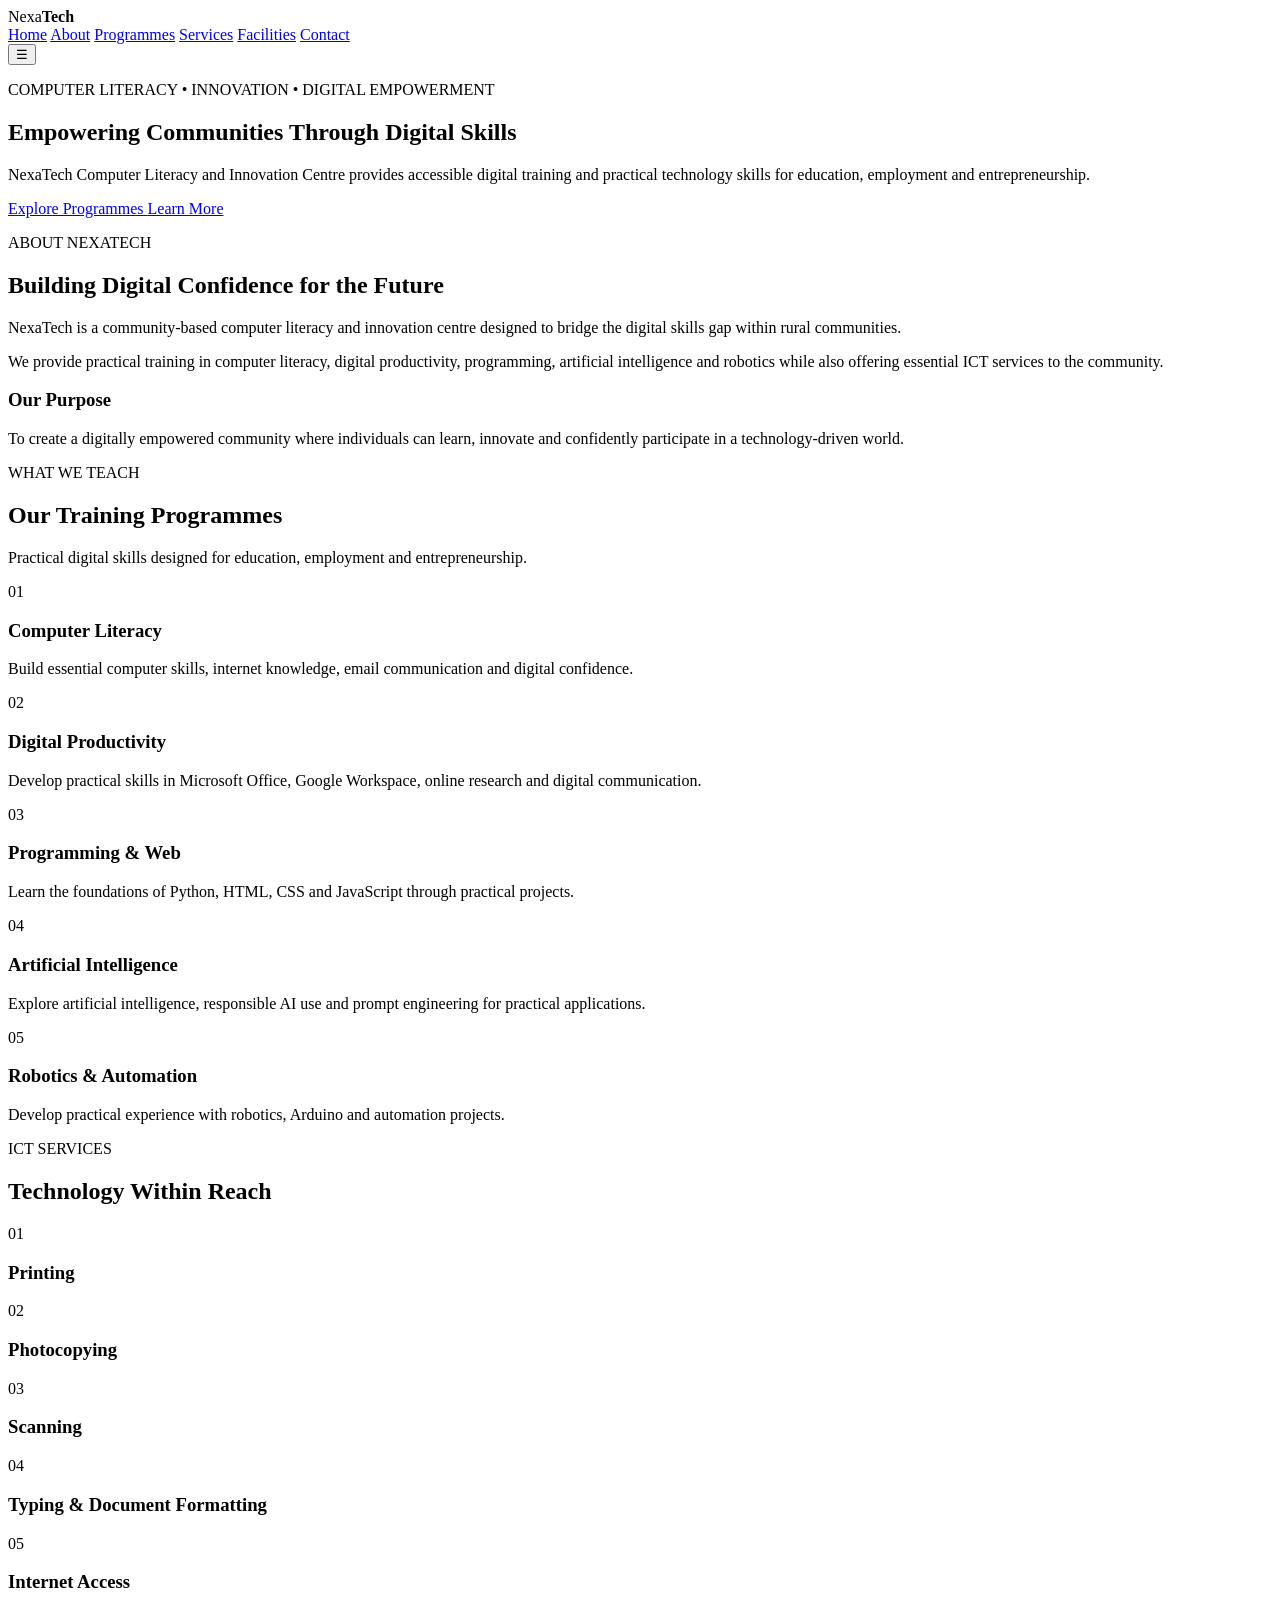
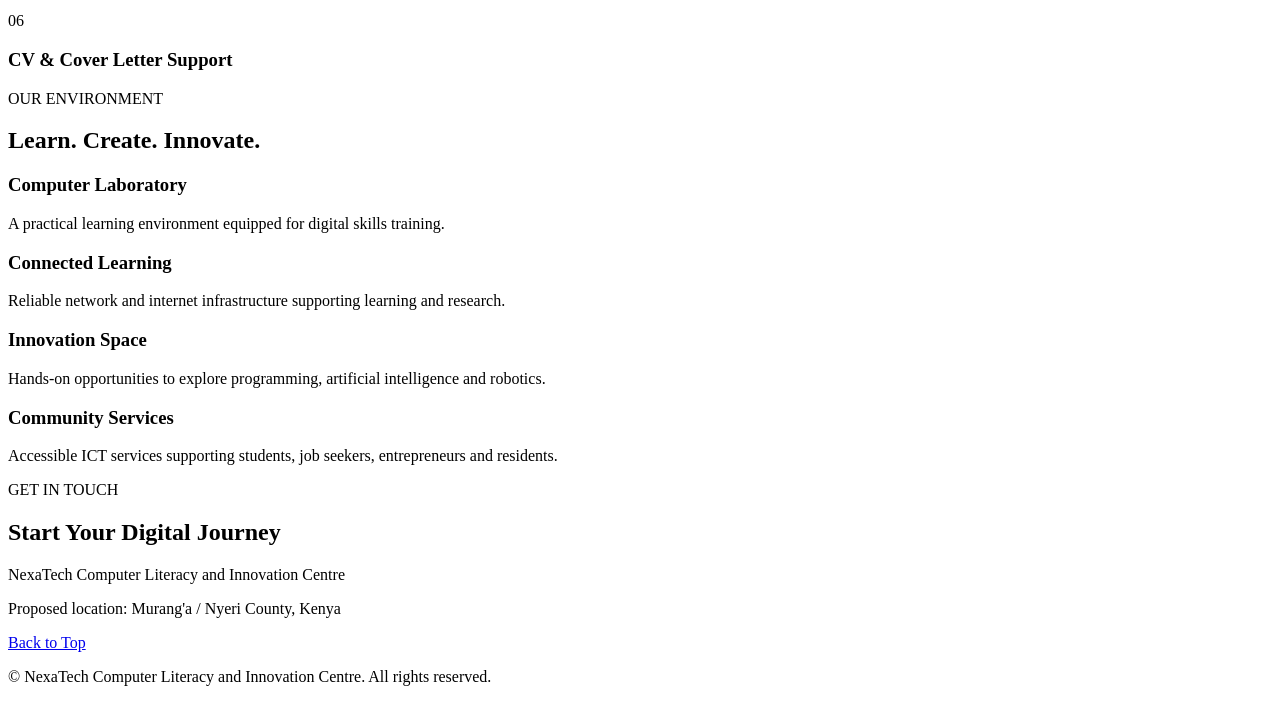
==== index.html @ 9e61d9de "Upgrade NexaTech website structure Updated the HTML structure and content for better clarity and org" ====
<!DOCTYPE html>
<html lang="en">

<head>

    <meta charset="UTF-8">

    <meta name="viewport" content="width=device-width, initial-scale=1.0">

    <meta name="description"
        content="NexaTech Computer Literacy and Innovation Centre provides accessible digital skills training, ICT services, programming, artificial intelligence and robotics education.">

    <title>NexaTech | Computer Literacy & Innovation Centre</title>

    <!-- Connect CSS -->
    <link rel="stylesheet" href="style.css">

</head>

<body>

    <!-- =========================
         HEADER / NAVIGATION
         ========================= -->

    <header>

        <div class="logo">
            <span>Nexa</span><strong>Tech</strong>
        </div>

        <nav id="navigation">

            <a href="#home">Home</a>

            <a href="#about">About</a>

            <a href="#programmes">Programmes</a>

            <a href="#services">Services</a>

            <a href="#facilities">Facilities</a>

            <a href="#contact">Contact</a>

        </nav>

        <button id="menu-button" aria-label="Open navigation menu">
            ☰
        </button>

    </header>


    <!-- =========================
         HERO SECTION
         ========================= -->

    <main>

        <section class="hero" id="home">

            <div class="hero-content">

                <p class="hero-label">
                    COMPUTER LITERACY • INNOVATION • DIGITAL EMPOWERMENT
                </p>

                <h1>
                    Empowering Communities
                    <span>Through Digital Skills</span>
                </h1>

                <p class="hero-text">

                    NexaTech Computer Literacy and Innovation Centre
                    provides accessible digital training and practical
                    technology skills for education, employment and
                    entrepreneurship.

                </p>

                <div class="hero-buttons">

                    <a href="#programmes" class="button">
                        Explore Programmes
                    </a>

                    <a href="#about" class="button button-outline">
                        Learn More
                    </a>

                </div>

            </div>

        </section>


        <!-- =========================
             ABOUT SECTION
             ========================= -->

        <section class="about" id="about">

            <div class="section-heading">

                <p class="section-label">ABOUT NEXATECH</p>

                <h2>
                    Building Digital Confidence
                    <span>for the Future</span>
                </h2>

            </div>

            <div class="about-content">

                <div class="about-text">

                    <p>
                        NexaTech is a community-based computer literacy
                        and innovation centre designed to bridge the
                        digital skills gap within rural communities.
                    </p>

                    <p>
                        We provide practical training in computer
                        literacy, digital productivity, programming,
                        artificial intelligence and robotics while also
                        offering essential ICT services to the community.
                    </p>

                </div>

                <div class="about-highlight">

                    <h3>Our Purpose</h3>

                    <p>
                        To create a digitally empowered community where
                        individuals can learn, innovate and confidently
                        participate in a technology-driven world.
                    </p>

                </div>

            </div>

        </section>


        <!-- =========================
             PROGRAMMES SECTION
             ========================= -->

        <section class="programmes" id="programmes">

            <div class="section-heading">

                <p class="section-label">WHAT WE TEACH</p>

                <h2>
                    Our Training
                    <span>Programmes</span>
                </h2>

                <p>
                    Practical digital skills designed for education,
                    employment and entrepreneurship.
                </p>

            </div>


            <div class="programme-container">


                <div class="programme-card">

                    <div class="card-number">01</div>

                    <h3>Computer Literacy</h3>

                    <p>
                        Build essential computer skills, internet
                        knowledge, email communication and digital
                        confidence.
                    </p>

                </div>


                <div class="programme-card">

                    <div class="card-number">02</div>

                    <h3>Digital Productivity</h3>

                    <p>
                        Develop practical skills in Microsoft Office,
                        Google Workspace, online research and digital
                        communication.
                    </p>

                </div>


                <div class="programme-card">

                    <div class="card-number">03</div>

                    <h3>Programming & Web</h3>

                    <p>
                        Learn the foundations of Python, HTML, CSS and
                        JavaScript through practical projects.
                    </p>

                </div>


                <div class="programme-card">

                    <div class="card-number">04</div>

                    <h3>Artificial Intelligence</h3>

                    <p>
                        Explore artificial intelligence, responsible AI
                        use and prompt engineering for practical
                        applications.
                    </p>

                </div>


                <div class="programme-card">

                    <div class="card-number">05</div>

                    <h3>Robotics & Automation</h3>

                    <p>
                        Develop practical experience with robotics,
                        Arduino and automation projects.
                    </p>

                </div>


            </div>

        </section>


        <!-- =========================
             SERVICES SECTION
             ========================= -->

        <section class="services" id="services">

            <div class="section-heading">

                <p class="section-label">ICT SERVICES</p>

                <h2>
                    Technology
                    <span>Within Reach</span>
                </h2>

            </div>


            <div class="service-list">

                <div class="service-item">
                    <span>01</span>
                    <h3>Printing</h3>
                </div>

                <div class="service-item">
                    <span>02</span>
                    <h3>Photocopying</h3>
                </div>

                <div class="service-item">
                    <span>03</span>
                    <h3>Scanning</h3>
                </div>

                <div class="service-item">
                    <span>04</span>
                    <h3>Typing & Document Formatting</h3>
                </div>

                <div class="service-item">
                    <span>05</span>
                    <h3>Internet Access</h3>
                </div>

                <div class="service-item">
                    <span>06</span>
                    <h3>CV & Cover Letter Support</h3>
                </div>

            </div>

        </section>


        <!-- =========================
             FACILITIES SECTION
             ========================= -->

        <section class="facilities" id="facilities">

            <div class="section-heading">

                <p class="section-label">OUR ENVIRONMENT</p>

                <h2>
                    Learn. Create.
                    <span>Innovate.</span>
                </h2>

            </div>


            <div class="facility-grid">

                <div class="facility-card">

                    <h3>Computer Laboratory</h3>

                    <p>
                        A practical learning environment equipped for
                        digital skills training.
                    </p>

                </div>


                <div class="facility-card">

                    <h3>Connected Learning</h3>

                    <p>
                        Reliable network and internet infrastructure
                        supporting learning and research.
                    </p>

                </div>


                <div class="facility-card">

                    <h3>Innovation Space</h3>

                    <p>
                        Hands-on opportunities to explore programming,
                        artificial intelligence and robotics.
                    </p>

                </div>


                <div class="facility-card">

                    <h3>Community Services</h3>

                    <p>
                        Accessible ICT services supporting students,
                        job seekers, entrepreneurs and residents.
                    </p>

                </div>

            </div>

        </section>


        <!-- =========================
             CONTACT SECTION
             ========================= -->

        <section class="contact" id="contact">

            <div class="section-heading">

                <p class="section-label">GET IN TOUCH</p>

                <h2>
                    Start Your
                    <span>Digital Journey</span>
                </h2>

            </div>

            <p>
                NexaTech Computer Literacy and Innovation Centre
            </p>

            <p>
                Proposed location: Murang'a / Nyeri County, Kenya
            </p>

            <a href="#home" class="button">
                Back to Top
            </a>

        </section>

    </main>


    <!-- =========================
         FOOTER
         ========================= -->

    <footer>

        <p>
            © <span id="year"></span>
            NexaTech Computer Literacy and Innovation Centre.
            All rights reserved.
        </p>

    </footer>


    <!-- Connect JavaScript -->
    <script src="script.js"></script>

</body>

</html>
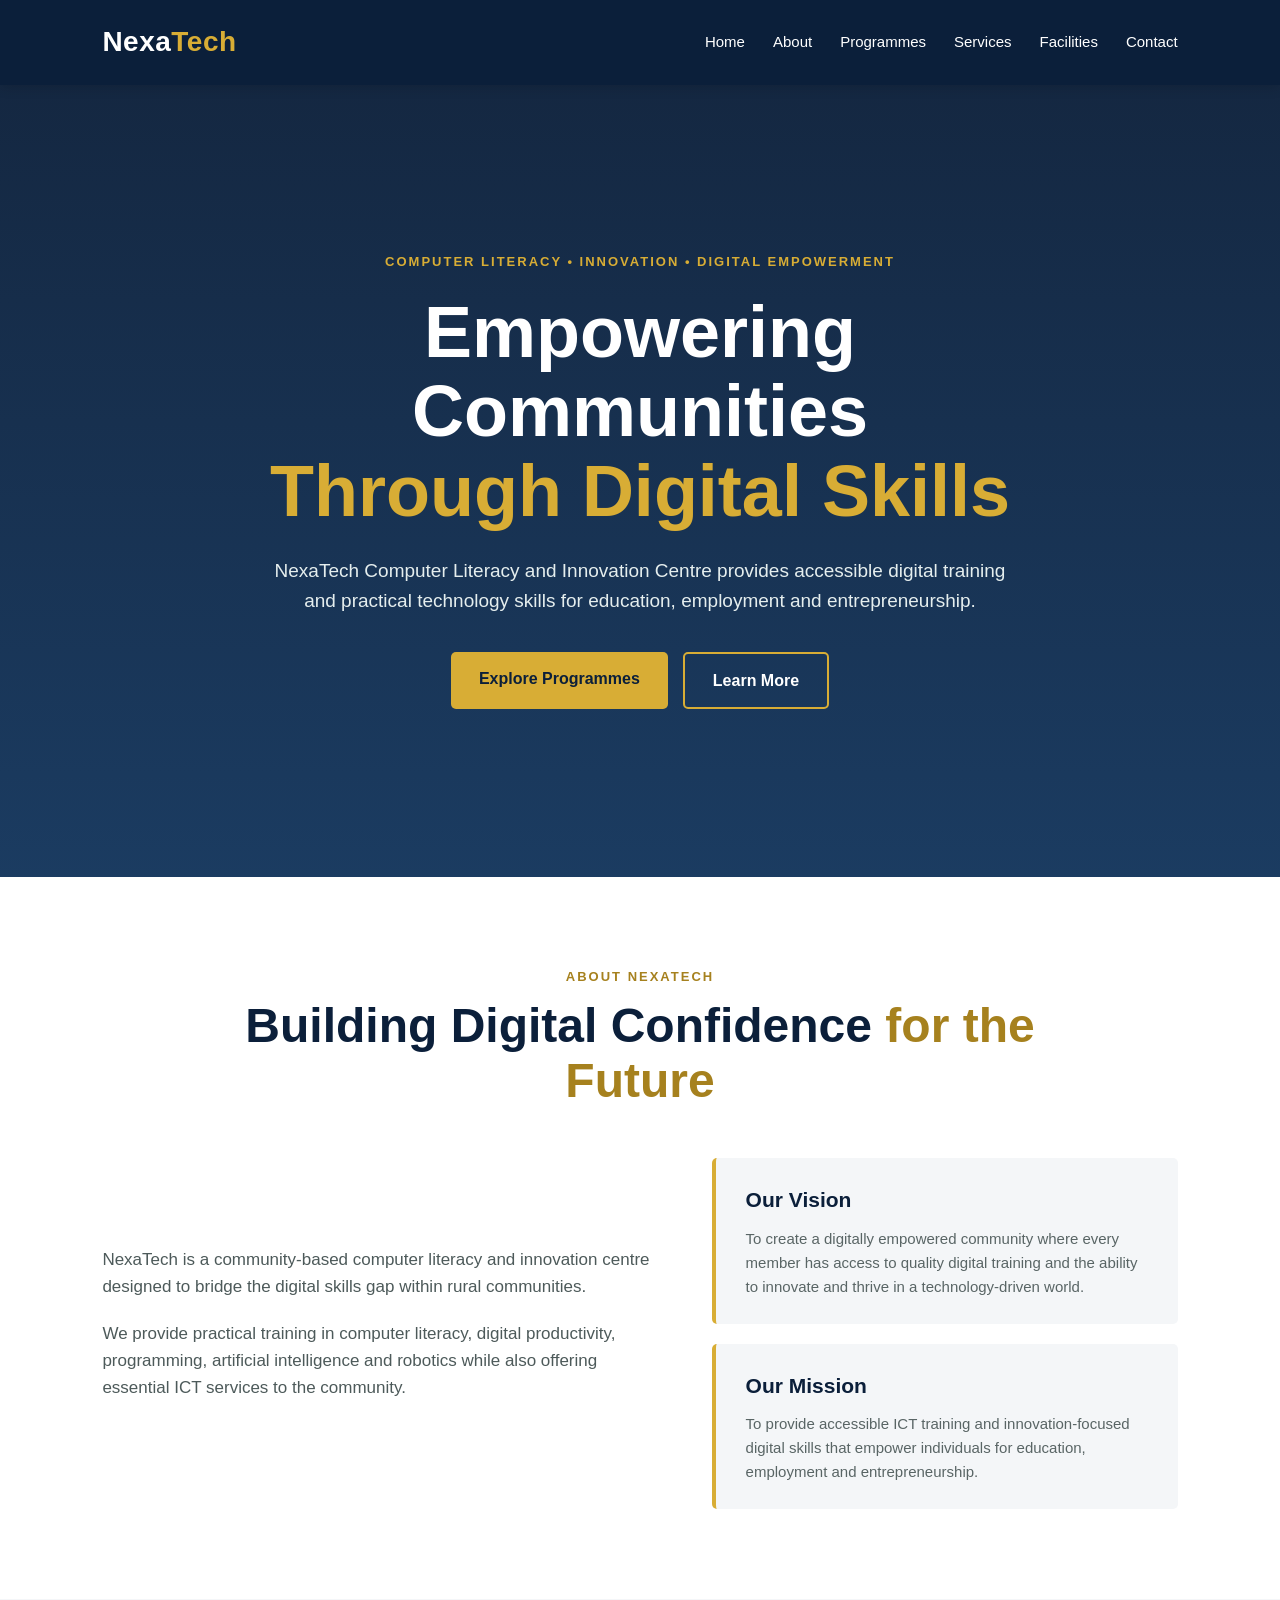
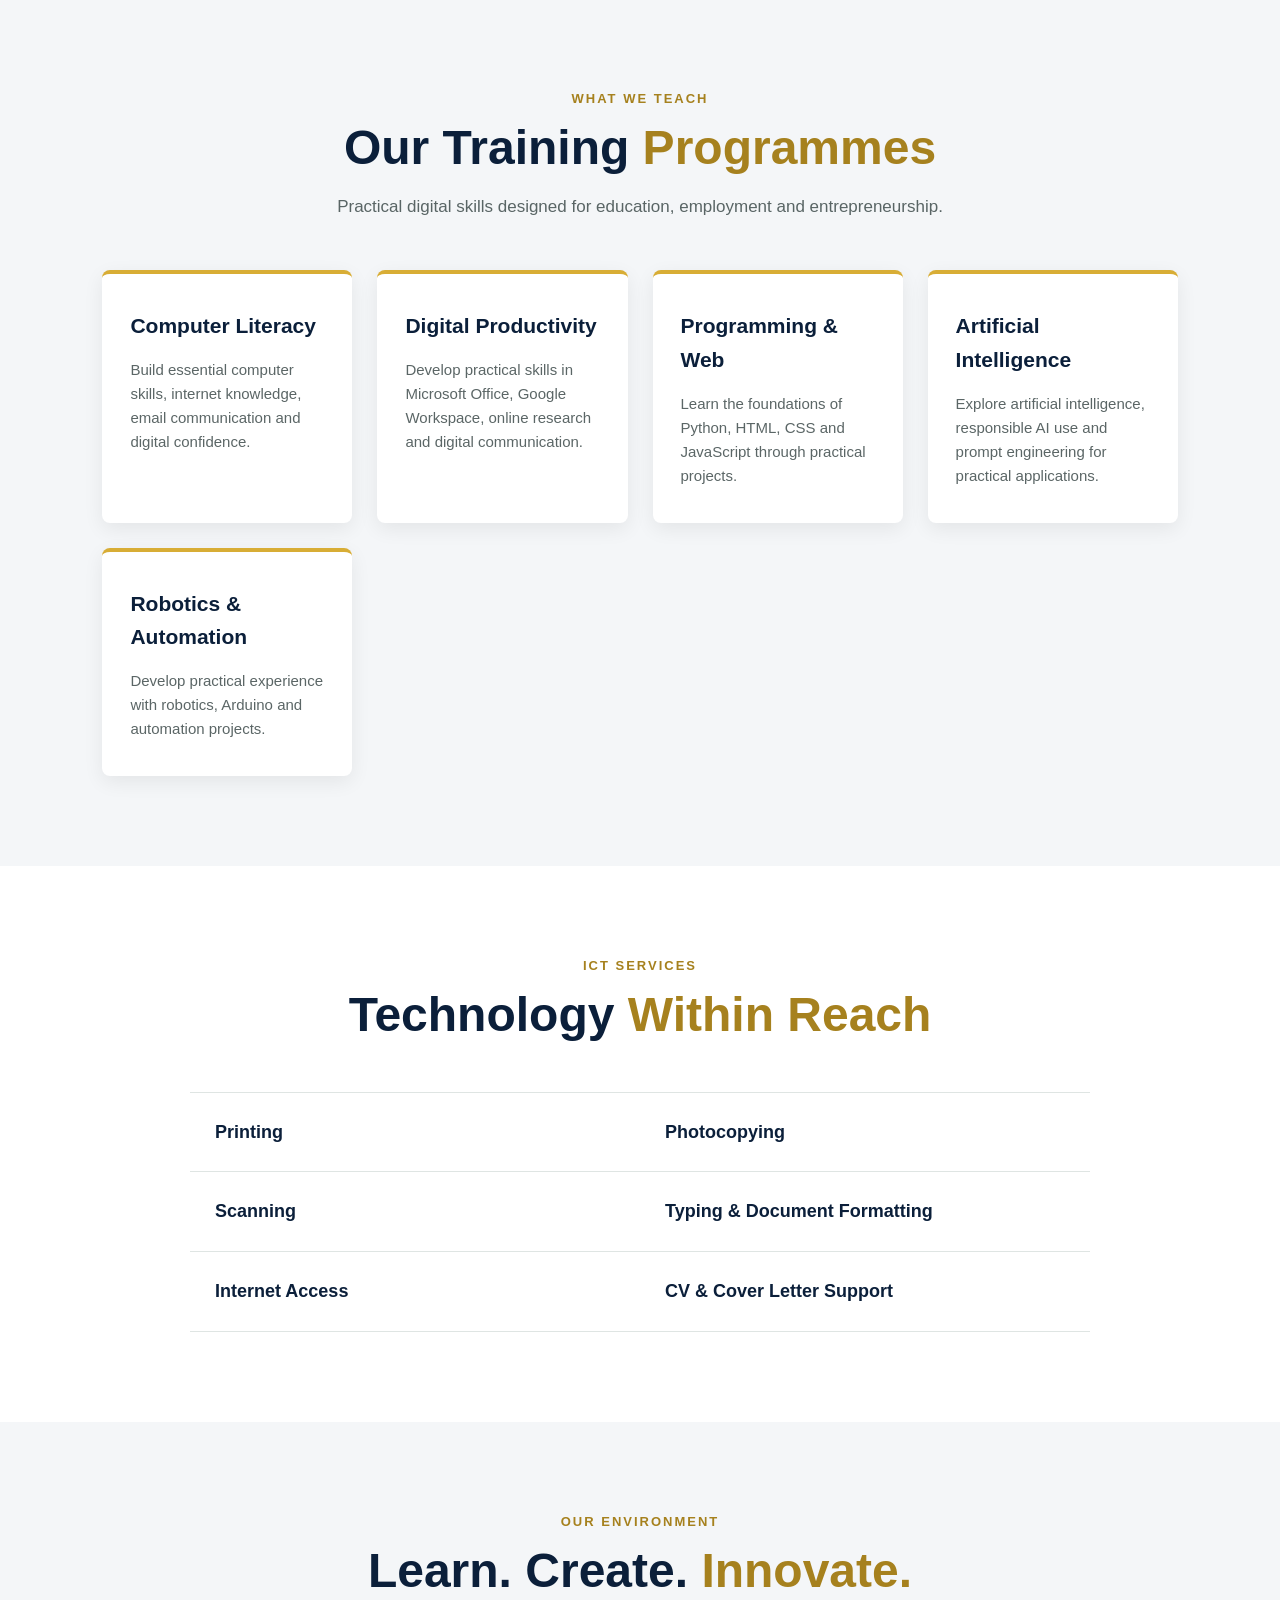
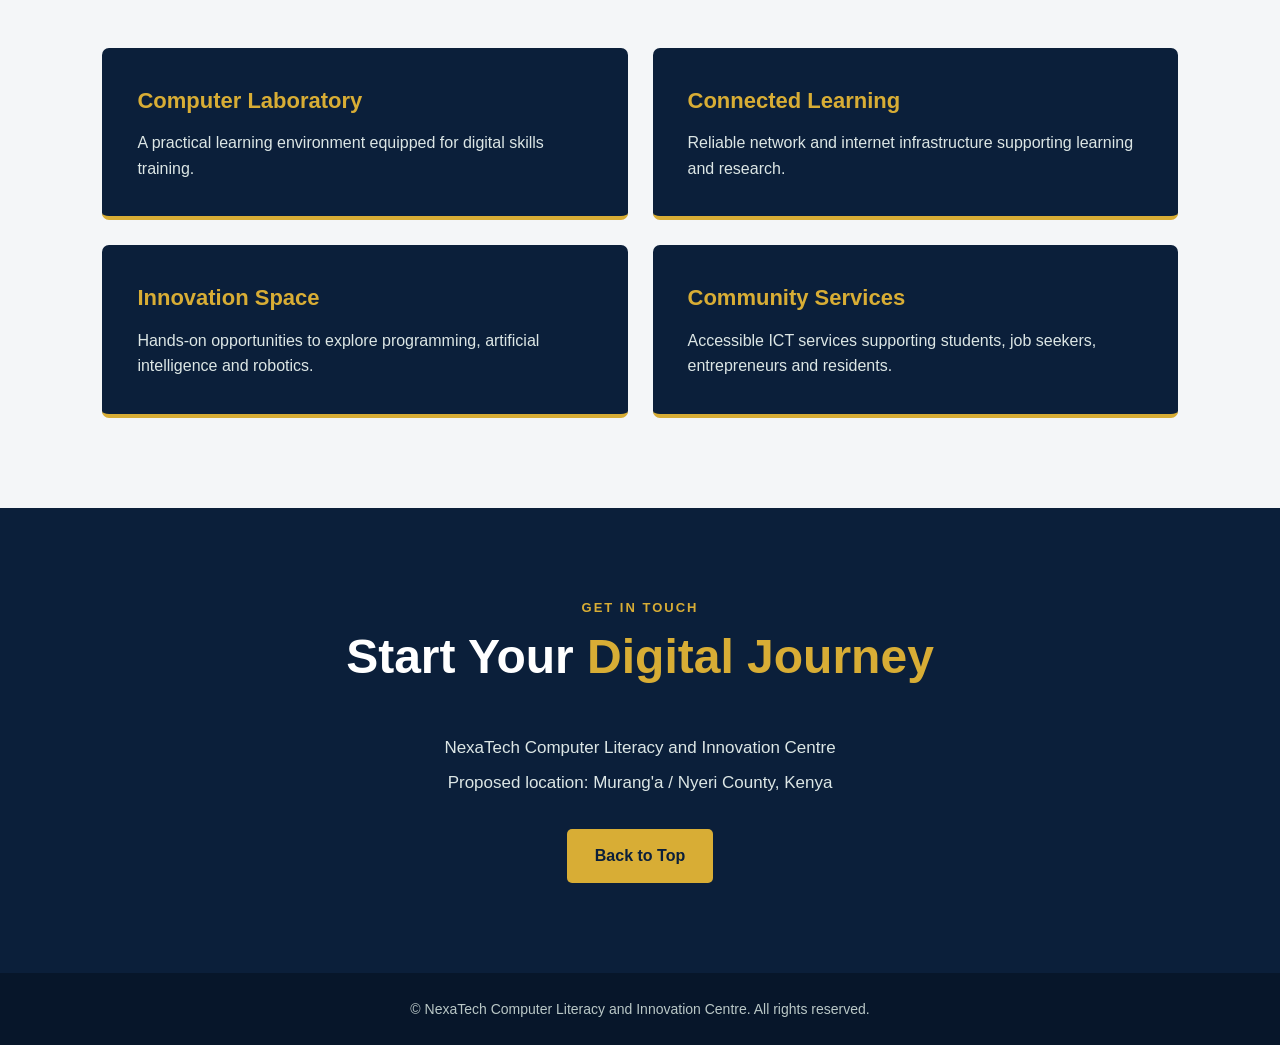
==== commit 1fe653f9: "Update index.html with new content and structure" ====
--- a/index.html
+++ b/index.html
@@ -17,7 +17,9 @@
 
 </head>
 
+
 <body>
+
 
     <!-- =========================
          HEADER / NAVIGATION
@@ -29,6 +31,7 @@
             <span>Nexa</span><strong>Tech</strong>
         </div>
 
+
         <nav id="navigation">
 
             <a href="#home">Home</a>
@@ -44,6 +47,7 @@
             <a href="#contact">Contact</a>
 
         </nav>
+
 
         <button id="menu-button" aria-label="Open navigation menu">
             ☰
@@ -52,24 +56,36 @@
     </header>
 
 
+
     <!-- =========================
-         HERO SECTION
+         MAIN CONTENT
          ========================= -->
 
     <main>
 
+
+        <!-- =========================
+             HERO SECTION
+             ========================= -->
+
         <section class="hero" id="home">
 
             <div class="hero-content">
+
 
                 <p class="hero-label">
                     COMPUTER LITERACY • INNOVATION • DIGITAL EMPOWERMENT
                 </p>
 
+
                 <h1>
+
                     Empowering Communities
+
                     <span>Through Digital Skills</span>
+
                 </h1>
+
 
                 <p class="hero-text">
 
@@ -80,21 +96,25 @@
 
                 </p>
 
+
                 <div class="hero-buttons">
 
                     <a href="#programmes" class="button">
                         Explore Programmes
                     </a>
 
+
                     <a href="#about" class="button button-outline">
                         Learn More
                     </a>
 
                 </div>
 
+
             </div>
 
         </section>
+
 
 
         <!-- =========================
@@ -103,51 +123,115 @@
 
         <section class="about" id="about">
 
+
             <div class="section-heading">
 
-                <p class="section-label">ABOUT NEXATECH</p>
+
+                <p class="section-label">
+                    ABOUT NEXATECH
+                </p>
+
 
                 <h2>
+
                     Building Digital Confidence
+
                     <span>for the Future</span>
+
                 </h2>
 
-            </div>
+
+            </div>
+
+
 
             <div class="about-content">
 
+
+                <!-- About description -->
+
                 <div class="about-text">
 
-                    <p>
+
+                    <p>
+
                         NexaTech is a community-based computer literacy
                         and innovation centre designed to bridge the
                         digital skills gap within rural communities.
-                    </p>
-
-                    <p>
+
+                    </p>
+
+
+                    <p>
+
                         We provide practical training in computer
                         literacy, digital productivity, programming,
                         artificial intelligence and robotics while also
                         offering essential ICT services to the community.
-                    </p>
-
-                </div>
-
-                <div class="about-highlight">
-
-                    <h3>Our Purpose</h3>
-
-                    <p>
-                        To create a digitally empowered community where
-                        individuals can learn, innovate and confidently
-                        participate in a technology-driven world.
-                    </p>
-
-                </div>
-
-            </div>
+
+                    </p>
+
+
+                </div>
+
+
+
+                <!-- Vision and Mission -->
+
+                <div class="about-details">
+
+
+                    <div class="about-detail">
+
+
+                        <h3>
+                            Our Vision
+                        </h3>
+
+
+                        <p>
+
+                            To create a digitally empowered community
+                            where every member has access to quality
+                            digital training and the ability to innovate
+                            and thrive in a technology-driven world.
+
+                        </p>
+
+
+                    </div>
+
+
+
+                    <div class="about-detail">
+
+
+                        <h3>
+                            Our Mission
+                        </h3>
+
+
+                        <p>
+
+                            To provide accessible ICT training and
+                            innovation-focused digital skills that
+                            empower individuals for education, employment
+                            and entrepreneurship.
+
+                        </p>
+
+
+                    </div>
+
+
+                </div>
+
+
+            </div>
+
 
         </section>
+
 
 
         <!-- =========================
@@ -156,102 +240,156 @@
 
         <section class="programmes" id="programmes">
 
+
             <div class="section-heading">
 
-                <p class="section-label">WHAT WE TEACH</p>
+
+                <p class="section-label">
+                    WHAT WE TEACH
+                </p>
+
 
                 <h2>
+
                     Our Training
+
                     <span>Programmes</span>
+
                 </h2>
 
+
                 <p>
+
                     Practical digital skills designed for education,
                     employment and entrepreneurship.
-                </p>
-
-            </div>
+
+                </p>
+
+
+            </div>
+
 
 
             <div class="programme-container">
 
 
+                <!-- Computer Literacy -->
+
                 <div class="programme-card">
 
-                    <div class="card-number">01</div>
-
-                    <h3>Computer Literacy</h3>
-
-                    <p>
+
+                    <h3>
+                        Computer Literacy
+                    </h3>
+
+
+                    <p>
+
                         Build essential computer skills, internet
                         knowledge, email communication and digital
                         confidence.
-                    </p>
-
-                </div>
-
+
+                    </p>
+
+
+                </div>
+
+
+
+                <!-- Digital Productivity -->
 
                 <div class="programme-card">
 
-                    <div class="card-number">02</div>
-
-                    <h3>Digital Productivity</h3>
-
-                    <p>
+
+                    <h3>
+                        Digital Productivity
+                    </h3>
+
+
+                    <p>
+
                         Develop practical skills in Microsoft Office,
                         Google Workspace, online research and digital
                         communication.
-                    </p>
-
-                </div>
-
+
+                    </p>
+
+
+                </div>
+
+
+
+                <!-- Programming -->
 
                 <div class="programme-card">
 
-                    <div class="card-number">03</div>
-
-                    <h3>Programming & Web</h3>
-
-                    <p>
+
+                    <h3>
+                        Programming & Web
+                    </h3>
+
+
+                    <p>
+
                         Learn the foundations of Python, HTML, CSS and
                         JavaScript through practical projects.
-                    </p>
-
-                </div>
-
+
+                    </p>
+
+
+                </div>
+
+
+
+                <!-- Artificial Intelligence -->
 
                 <div class="programme-card">
 
-                    <div class="card-number">04</div>
-
-                    <h3>Artificial Intelligence</h3>
-
-                    <p>
+
+                    <h3>
+                        Artificial Intelligence
+                    </h3>
+
+
+                    <p>
+
                         Explore artificial intelligence, responsible AI
                         use and prompt engineering for practical
                         applications.
-                    </p>
-
-                </div>
-
+
+                    </p>
+
+
+                </div>
+
+
+
+                <!-- Robotics -->
 
                 <div class="programme-card">
 
-                    <div class="card-number">05</div>
-
-                    <h3>Robotics & Automation</h3>
-
-                    <p>
+
+                    <h3>
+                        Robotics & Automation
+                    </h3>
+
+
+                    <p>
+
                         Develop practical experience with robotics,
                         Arduino and automation projects.
-                    </p>
-
-                </div>
-
-
-            </div>
+
+                    </p>
+
+
+                </div>
+
+
+            </div>
+
 
         </section>
+
 
 
         <!-- =========================
@@ -260,53 +398,95 @@
 
         <section class="services" id="services">
 
+
             <div class="section-heading">
 
-                <p class="section-label">ICT SERVICES</p>
+
+                <p class="section-label">
+                    ICT SERVICES
+                </p>
+
 
                 <h2>
+
                     Technology
+
                     <span>Within Reach</span>
+
                 </h2>
 
-            </div>
+
+            </div>
+
 
 
             <div class="service-list">
 
+
                 <div class="service-item">
-                    <span>01</span>
-                    <h3>Printing</h3>
-                </div>
+
+                    <h3>
+                        Printing
+                    </h3>
+
+                </div>
+
+
 
                 <div class="service-item">
-                    <span>02</span>
-                    <h3>Photocopying</h3>
-                </div>
+
+                    <h3>
+                        Photocopying
+                    </h3>
+
+                </div>
+
+
 
                 <div class="service-item">
-                    <span>03</span>
-                    <h3>Scanning</h3>
-                </div>
+
+                    <h3>
+                        Scanning
+                    </h3>
+
+                </div>
+
+
 
                 <div class="service-item">
-                    <span>04</span>
-                    <h3>Typing & Document Formatting</h3>
-                </div>
+
+                    <h3>
+                        Typing & Document Formatting
+                    </h3>
+
+                </div>
+
+
 
                 <div class="service-item">
-                    <span>05</span>
-                    <h3>Internet Access</h3>
-                </div>
+
+                    <h3>
+                        Internet Access
+                    </h3>
+
+                </div>
+
+
 
                 <div class="service-item">
-                    <span>06</span>
-                    <h3>CV & Cover Letter Support</h3>
-                </div>
-
-            </div>
+
+                    <h3>
+                        CV & Cover Letter Support
+                    </h3>
+
+                </div>
+
+
+            </div>
+
 
         </section>
+
 
 
         <!-- =========================
@@ -315,70 +495,123 @@
 
         <section class="facilities" id="facilities">
 
+
             <div class="section-heading">
 
-                <p class="section-label">OUR ENVIRONMENT</p>
+
+                <p class="section-label">
+                    OUR ENVIRONMENT
+                </p>
+
 
                 <h2>
+
                     Learn. Create.
+
                     <span>Innovate.</span>
+
                 </h2>
 
-            </div>
+
+            </div>
+
 
 
             <div class="facility-grid">
 
+
+                <!-- Computer Laboratory -->
+
                 <div class="facility-card">
 
-                    <h3>Computer Laboratory</h3>
-
-                    <p>
+
+                    <h3>
+                        Computer Laboratory
+                    </h3>
+
+
+                    <p>
+
                         A practical learning environment equipped for
                         digital skills training.
-                    </p>
-
-                </div>
-
+
+                    </p>
+
+
+                </div>
+
+
+
+                <!-- Connected Learning -->
 
                 <div class="facility-card">
 
-                    <h3>Connected Learning</h3>
-
-                    <p>
+
+                    <h3>
+                        Connected Learning
+                    </h3>
+
+
+                    <p>
+
                         Reliable network and internet infrastructure
                         supporting learning and research.
-                    </p>
-
-                </div>
-
+
+                    </p>
+
+
+                </div>
+
+
+
+                <!-- Innovation Space -->
 
                 <div class="facility-card">
 
-                    <h3>Innovation Space</h3>
-
-                    <p>
+
+                    <h3>
+                        Innovation Space
+                    </h3>
+
+
+                    <p>
+
                         Hands-on opportunities to explore programming,
                         artificial intelligence and robotics.
-                    </p>
-
-                </div>
-
+
+                    </p>
+
+
+                </div>
+
+
+
+                <!-- Community Services -->
 
                 <div class="facility-card">
 
-                    <h3>Community Services</h3>
-
-                    <p>
+
+                    <h3>
+                        Community Services
+                    </h3>
+
+
+                    <p>
+
                         Accessible ICT services supporting students,
                         job seekers, entrepreneurs and residents.
-                    </p>
-
-                </div>
-
-            </div>
+
+                    </p>
+
+
+                </div>
+
+
+            </div>
+
 
         </section>
+
 
 
         <!-- =========================
@@ -387,32 +620,47 @@
 
         <section class="contact" id="contact">
 
+
             <div class="section-heading">
 
-                <p class="section-label">GET IN TOUCH</p>
+
+                <p class="section-label">
+                    GET IN TOUCH
+                </p>
+
 
                 <h2>
+
                     Start Your
+
                     <span>Digital Journey</span>
+
                 </h2>
 
-            </div>
+
+            </div>
+
 
             <p>
                 NexaTech Computer Literacy and Innovation Centre
             </p>
 
+
             <p>
                 Proposed location: Murang'a / Nyeri County, Kenya
             </p>
 
+
             <a href="#home" class="button">
                 Back to Top
             </a>
 
+
         </section>
 
+
     </main>
+
 
 
     <!-- =========================
@@ -421,18 +669,25 @@
 
     <footer>
 
+
         <p>
+
             © <span id="year"></span>
             NexaTech Computer Literacy and Innovation Centre.
             All rights reserved.
+
         </p>
 
+
     </footer>
 
 
+
     <!-- Connect JavaScript -->
+
     <script src="script.js"></script>
 
+
 </body>
 
 </html>
--- a/style.css
+++ b/style.css
@@ -0,0 +1,743 @@
+/* ========================================
+   NEXATECH LITERACY CENTRE
+   MAIN STYLESHEET
+   ======================================== */
+
+
+/* ========================================
+   1. COLOR VARIABLES
+   ======================================== */
+
+:root {
+    --navy: #0B1F3A;
+    --deep-blue: #12345B;
+    --dark-navy: #07162A;
+
+    --gold: #D8AD35;
+    --dark-gold: #A6811E;
+
+    --white: #FFFFFF;
+    --light-bg: #F4F6F8;
+
+    --text: #172121;
+    --muted: #596565;
+
+    --border: #DFE5E3;
+}
+
+
+/* ========================================
+   2. GENERAL SETTINGS
+   ======================================== */
+
+* {
+    margin: 0;
+    padding: 0;
+    box-sizing: border-box;
+}
+
+html {
+    scroll-behavior: smooth;
+}
+
+body {
+    font-family: "Segoe UI", Arial, sans-serif;
+
+    line-height: 1.6;
+
+    color: var(--text);
+
+    background-color: var(--light-bg);
+}
+
+a {
+    text-decoration: none;
+}
+
+section {
+    padding: 90px 8%;
+}
+
+
+/* ========================================
+   3. HEADER / NAVIGATION
+   ======================================== */
+
+header {
+    position: sticky;
+
+    top: 0;
+
+    z-index: 1000;
+
+    display: flex;
+
+    justify-content: space-between;
+
+    align-items: center;
+
+    padding: 20px 8%;
+
+    background-color: var(--navy);
+
+    box-shadow: 0 2px 12px rgba(0, 0, 0, 0.15);
+}
+
+
+/* Logo */
+
+.logo {
+    font-size: 28px;
+
+    font-weight: 700;
+
+    letter-spacing: 0.5px;
+
+    color: var(--white);
+}
+
+.logo span {
+    color: var(--white);
+}
+
+.logo strong {
+    color: var(--gold);
+}
+
+
+/* Navigation */
+
+nav {
+    display: flex;
+
+    align-items: center;
+
+    gap: 28px;
+}
+
+nav a {
+    color: var(--white);
+
+    font-size: 15px;
+
+    font-weight: 500;
+
+    transition: color 0.3s ease;
+}
+
+nav a:hover {
+    color: var(--gold);
+}
+
+
+/* Mobile menu button */
+
+#menu-button {
+    display: none;
+
+    border: none;
+
+    background: none;
+
+    color: var(--white);
+
+    font-size: 28px;
+
+    cursor: pointer;
+}
+
+
+/* ========================================
+   4. HERO SECTION
+   ======================================== */
+
+.hero {
+    min-height: 88vh;
+
+    display: flex;
+
+    align-items: center;
+
+    justify-content: center;
+
+    text-align: center;
+
+    padding: 100px 8%;
+
+    background:
+        linear-gradient(
+            rgba(11, 31, 58, 0.96),
+            rgba(18, 52, 91, 0.96)
+        );
+}
+
+.hero-content {
+    max-width: 900px;
+}
+
+
+/* Small label above heading */
+
+.hero-label {
+    margin-bottom: 20px;
+
+    color: var(--gold);
+
+    font-size: 13px;
+
+    font-weight: 700;
+
+    letter-spacing: 2px;
+}
+
+
+/* Main heading */
+
+.hero h1 {
+    color: var(--white);
+
+    font-size: clamp(42px, 6vw, 72px);
+
+    line-height: 1.1;
+
+    margin-bottom: 25px;
+}
+
+.hero h1 span {
+    display: block;
+
+    color: var(--gold);
+}
+
+
+/* Hero paragraph */
+
+.hero-text {
+    max-width: 750px;
+
+    margin: 0 auto 35px;
+
+    color: #E5EEEE;
+
+    font-size: 19px;
+}
+
+
+/* ========================================
+   5. BUTTONS
+   ======================================== */
+
+.hero-buttons {
+    display: flex;
+
+    justify-content: center;
+
+    gap: 15px;
+
+    flex-wrap: wrap;
+}
+
+.button {
+    display: inline-block;
+
+    padding: 14px 28px;
+
+    border-radius: 5px;
+
+    background-color: var(--gold);
+
+    color: var(--navy);
+
+    font-weight: 700;
+
+    transition:
+        transform 0.3s ease,
+        background-color 0.3s ease,
+        color 0.3s ease;
+}
+
+.button:hover {
+    transform: translateY(-3px);
+
+    background-color: var(--white);
+
+    color: var(--navy);
+}
+
+
+/* Outline button */
+
+.button-outline {
+    background-color: transparent;
+
+    border: 2px solid var(--gold);
+
+    color: var(--white);
+}
+
+.button-outline:hover {
+    background-color: var(--gold);
+
+    color: var(--navy);
+}
+
+
+/* ========================================
+   6. SECTION HEADINGS
+   ======================================== */
+
+.section-heading {
+    max-width: 800px;
+
+    margin: 0 auto 50px;
+
+    text-align: center;
+}
+
+.section-label {
+    margin-bottom: 10px;
+
+    color: var(--dark-gold);
+
+    font-size: 13px;
+
+    font-weight: 700;
+
+    letter-spacing: 2px;
+}
+
+.section-heading h2 {
+    color: var(--navy);
+
+    font-size: clamp(32px, 4vw, 48px);
+
+    line-height: 1.15;
+
+    margin-bottom: 18px;
+}
+
+.section-heading h2 span {
+    color: var(--dark-gold);
+}
+
+.section-heading > p:last-child {
+    color: var(--muted);
+
+    font-size: 17px;
+}
+
+
+/* ========================================
+   7. ABOUT SECTION
+   ======================================== */
+
+.about {
+    background-color: var(--white);
+}
+
+.about-content {
+    max-width: 1100px;
+
+    margin: auto;
+
+    display: grid;
+
+    grid-template-columns: 1.2fr 1fr;
+
+    gap: 50px;
+
+    align-items: center;
+}
+
+
+/* About text */
+
+.about-text p {
+    margin-bottom: 20px;
+
+    color: #4D5A5A;
+
+    font-size: 17px;
+}
+
+
+/* Vision and Mission */
+
+.about-details {
+    display: flex;
+
+    flex-direction: column;
+
+    gap: 20px;
+}
+
+.about-detail {
+    padding: 25px 30px;
+
+    background-color: var(--light-bg);
+
+    border-left: 4px solid var(--gold);
+
+    border-radius: 5px;
+}
+
+.about-detail h3 {
+    margin-bottom: 10px;
+
+    color: var(--navy);
+
+    font-size: 21px;
+}
+
+.about-detail p {
+    color: var(--muted);
+
+    font-size: 15px;
+}
+
+
+/* ========================================
+   8. PROGRAMMES
+   ======================================== */
+
+.programmes {
+    background-color: var(--light-bg);
+}
+
+.programme-container {
+    max-width: 1200px;
+
+    margin: auto;
+
+    display: grid;
+
+    grid-template-columns: repeat(auto-fit, minmax(220px, 1fr));
+
+    gap: 25px;
+}
+
+.programme-card {
+    position: relative;
+
+    padding: 35px 28px;
+
+    background-color: var(--white);
+
+    border-radius: 8px;
+
+    border-top: 4px solid var(--gold);
+
+    box-shadow: 0 6px 20px rgba(0, 0, 0, 0.07);
+
+    transition:
+        transform 0.3s ease,
+        box-shadow 0.3s ease;
+}
+
+.programme-card:hover {
+    transform: translateY(-8px);
+
+    box-shadow: 0 12px 28px rgba(0, 0, 0, 0.12);
+}
+
+
+/* Programme title */
+
+.programme-card h3 {
+    margin-bottom: 15px;
+
+    color: var(--navy);
+
+    font-size: 21px;
+}
+
+.programme-card p {
+    color: #5B6666;
+
+    font-size: 15px;
+}
+
+
+/* ========================================
+   9. SERVICES
+   ======================================== */
+
+.services {
+    background-color: var(--white);
+}
+
+.service-list {
+    max-width: 900px;
+
+    margin: auto;
+
+    display: grid;
+
+    grid-template-columns: repeat(2, 1fr);
+
+    border-top: 1px solid var(--border);
+}
+
+.service-item {
+    display: flex;
+
+    align-items: center;
+
+    gap: 20px;
+
+    padding: 25px;
+
+    border-bottom: 1px solid var(--border);
+
+    transition: background-color 0.3s ease;
+}
+
+.service-item:hover {
+    background-color: var(--light-bg);
+}
+
+
+/* Service title */
+
+.service-item h3 {
+    color: var(--navy);
+
+    font-size: 18px;
+}
+
+
+/* ========================================
+   10. FACILITIES
+   ======================================== */
+
+.facilities {
+    background-color: var(--light-bg);
+}
+
+.facility-grid {
+    max-width: 1100px;
+
+    margin: auto;
+
+    display: grid;
+
+    grid-template-columns: repeat(2, 1fr);
+
+    gap: 25px;
+}
+
+.facility-card {
+    padding: 35px;
+
+    background-color: var(--navy);
+
+    border-radius: 7px;
+
+    border-bottom: 4px solid var(--gold);
+}
+
+.facility-card h3 {
+    margin-bottom: 12px;
+
+    color: var(--gold);
+
+    font-size: 22px;
+}
+
+.facility-card p {
+    color: #DCE6E5;
+}
+
+
+/* ========================================
+   11. CONTACT
+   ======================================== */
+
+.contact {
+    text-align: center;
+
+    background-color: var(--navy);
+
+    color: var(--white);
+}
+
+.contact .section-heading h2 {
+    color: var(--white);
+}
+
+.contact .section-heading h2 span {
+    color: var(--gold);
+}
+
+.contact .section-label {
+    color: var(--gold);
+}
+
+.contact > p {
+    margin-bottom: 8px;
+
+    color: #DCE6E5;
+
+    font-size: 17px;
+}
+
+.contact .button {
+    margin-top: 25px;
+}
+
+
+/* ========================================
+   12. FOOTER
+   ======================================== */
+
+footer {
+    padding: 25px 8%;
+
+    text-align: center;
+
+    background-color: var(--dark-navy);
+
+    color: #B9C7C6;
+
+    font-size: 14px;
+}
+
+
+/* ========================================
+   13. MOBILE RESPONSIVENESS
+   ======================================== */
+
+@media (max-width: 800px) {
+
+    header {
+        padding: 18px 6%;
+    }
+
+
+    /* Mobile menu */
+
+    #menu-button {
+        display: block;
+    }
+
+    nav {
+        display: none;
+
+        position: absolute;
+
+        top: 100%;
+
+        left: 0;
+
+        width: 100%;
+
+        flex-direction: column;
+
+        align-items: flex-start;
+
+        gap: 0;
+
+        padding: 15px 6%;
+
+        background-color: var(--navy);
+    }
+
+    nav.show {
+        display: flex;
+    }
+
+    nav a {
+        width: 100%;
+
+        padding: 12px 0;
+
+        border-bottom:
+            1px solid rgba(255, 255, 255, 0.1);
+    }
+
+
+    /* Hero */
+
+    .hero {
+        min-height: 80vh;
+
+        padding: 80px 6%;
+    }
+
+    .hero h1 {
+        font-size: 42px;
+    }
+
+    .hero-text {
+        font-size: 17px;
+    }
+
+
+    /* Sections */
+
+    section {
+        padding: 70px 6%;
+    }
+
+
+    /* About */
+
+    .about-content {
+        grid-template-columns: 1fr;
+
+        gap: 30px;
+    }
+
+
+    /* Services */
+
+    .service-list {
+        grid-template-columns: 1fr;
+    }
+
+
+    /* Facilities */
+
+    .facility-grid {
+        grid-template-columns: 1fr;
+    }
+
+}
+
+
+/* ========================================
+   14. SMALL PHONES
+   ======================================== */
+
+@media (max-width: 480px) {
+
+    .logo {
+        font-size: 23px;
+    }
+
+    .hero h1 {
+        font-size: 35px;
+    }
+
+    .hero-label {
+        font-size: 11px;
+
+        letter-spacing: 1.5px;
+    }
+
+    .hero-buttons {
+        flex-direction: column;
+
+        align-items: stretch;
+    }
+
+    .button {
+        text-align: center;
+    }
+
+    .programme-card,
+    .facility-card {
+        padding: 28px 22px;
+    }
+
+}
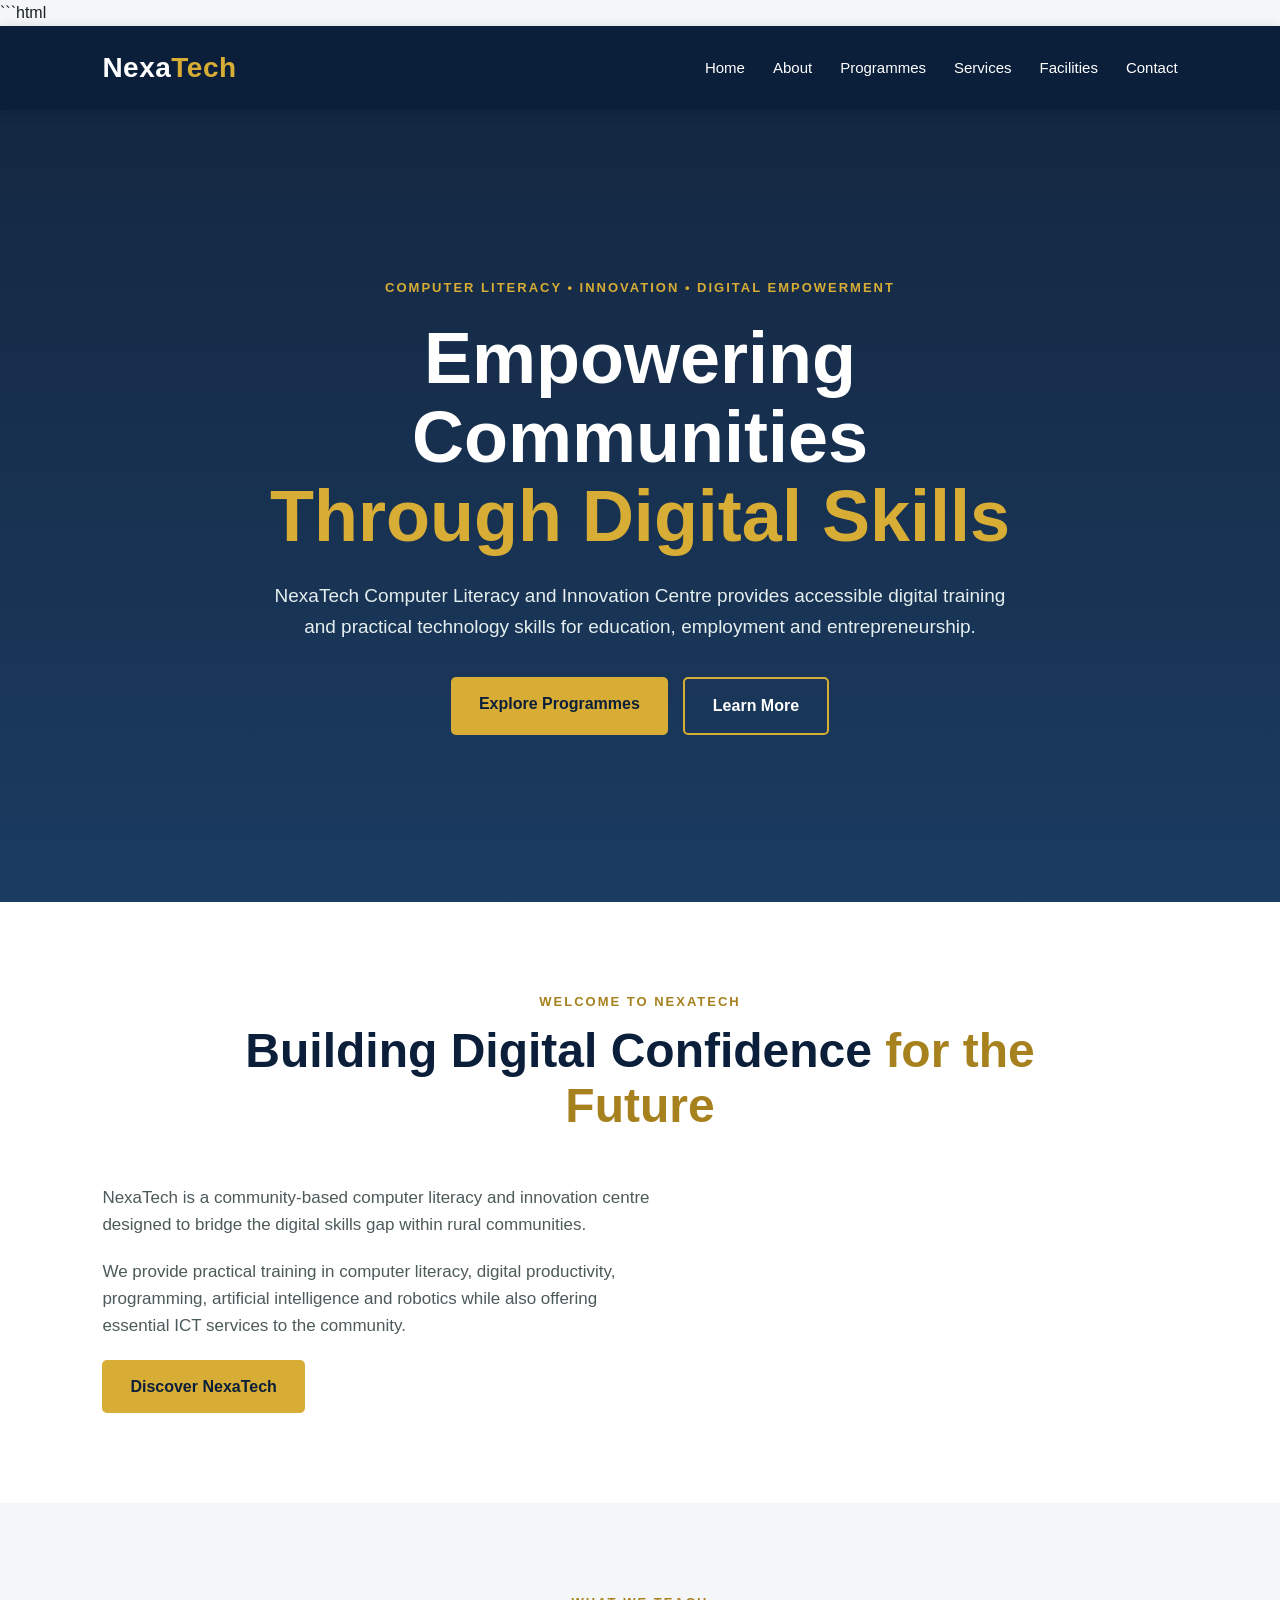
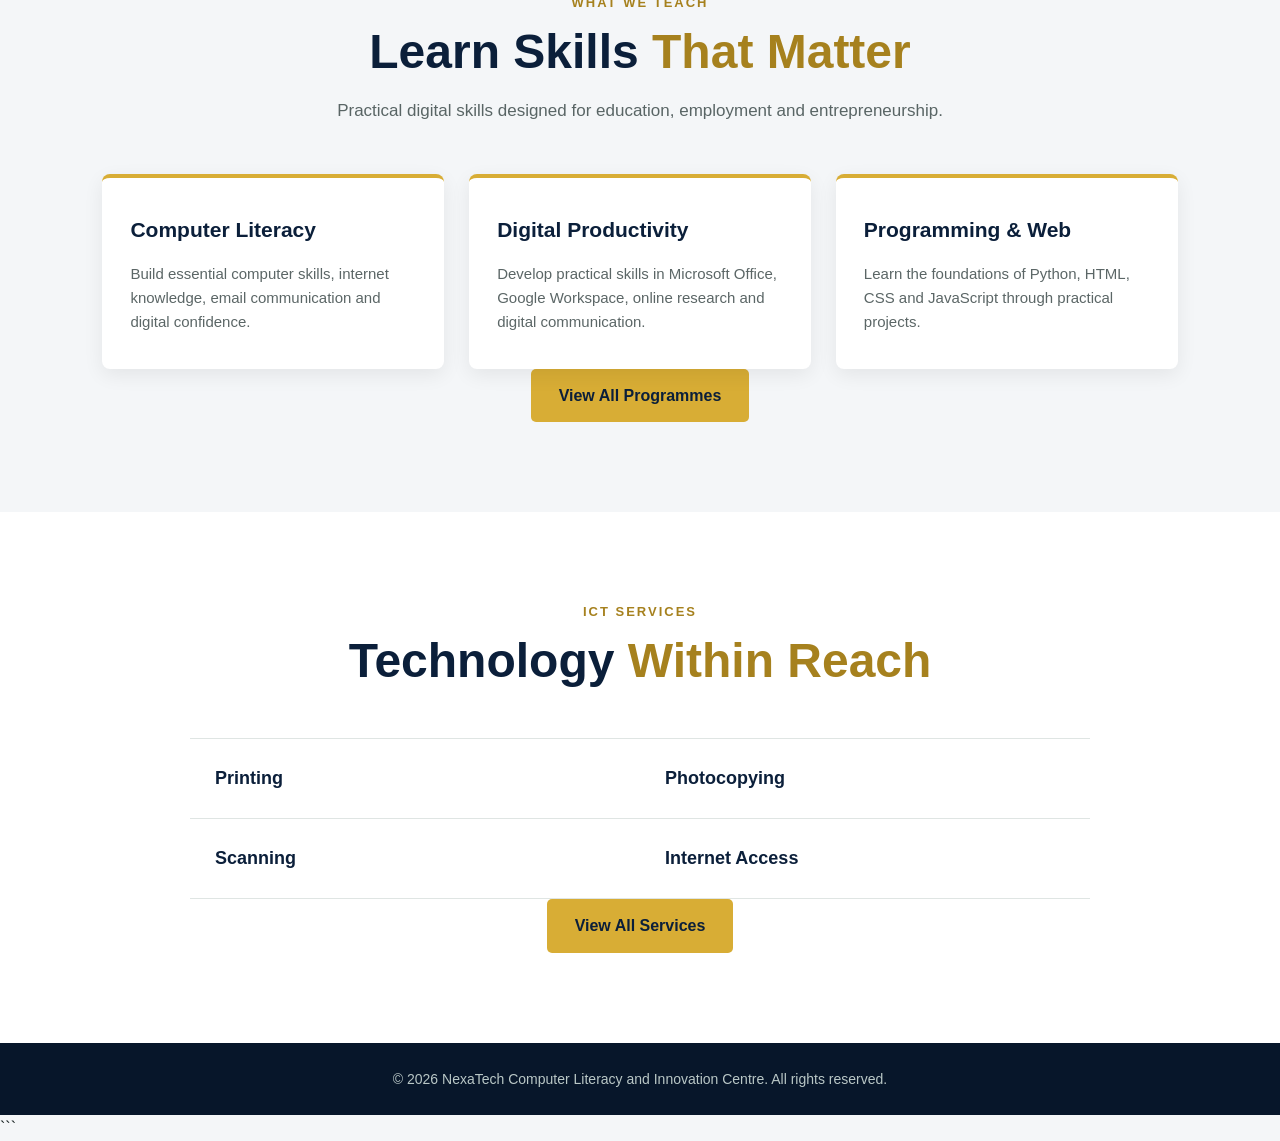
==== commit d2329c52: "Update index.html" ====
--- a/index.html
+++ b/index.html
@@ -1,10 +1,9 @@
+```html
 <!DOCTYPE html>
 <html lang="en">
 
 <head>
-
     <meta charset="UTF-8">
-
     <meta name="viewport" content="width=device-width, initial-scale=1.0">
 
     <meta name="description"
@@ -12,42 +11,26 @@
 
     <title>NexaTech | Computer Literacy & Innovation Centre</title>
 
-    <!-- Connect CSS -->
     <link rel="stylesheet" href="style.css">
-
 </head>
 
-
 <body>
 
-
-    <!-- =========================
-         HEADER / NAVIGATION
-         ========================= -->
-
+    <!-- HEADER / NAVIGATION -->
     <header>
 
         <div class="logo">
             <span>Nexa</span><strong>Tech</strong>
         </div>
 
-
         <nav id="navigation">
-
-            <a href="#home">Home</a>
-
-            <a href="#about">About</a>
-
-            <a href="#programmes">Programmes</a>
-
-            <a href="#services">Services</a>
-
-            <a href="#facilities">Facilities</a>
-
-            <a href="#contact">Contact</a>
-
+            <a href="index.html" class="active">Home</a>
+            <a href="about.html">About</a>
+            <a href="programmes.html">Programmes</a>
+            <a href="services.html">Services</a>
+            <a href="facilities.html">Facilities</a>
+            <a href="contact.html">Contact</a>
         </nav>
-
 
         <button id="menu-button" aria-label="Open navigation menu">
             ☰
@@ -56,638 +39,217 @@
     </header>
 
 
-
-    <!-- =========================
-         MAIN CONTENT
-         ========================= -->
-
+    <!-- MAIN CONTENT -->
     <main>
 
-
-        <!-- =========================
-             HERO SECTION
-             ========================= -->
-
+        <!-- HERO -->
         <section class="hero" id="home">
 
             <div class="hero-content">
-
 
                 <p class="hero-label">
                     COMPUTER LITERACY • INNOVATION • DIGITAL EMPOWERMENT
                 </p>
 
-
                 <h1>
-
                     Empowering Communities
-
                     <span>Through Digital Skills</span>
-
                 </h1>
 
-
                 <p class="hero-text">
-
                     NexaTech Computer Literacy and Innovation Centre
                     provides accessible digital training and practical
                     technology skills for education, employment and
                     entrepreneurship.
-
-                </p>
-
+                </p>
 
                 <div class="hero-buttons">
 
-                    <a href="#programmes" class="button">
+                    <a href="programmes.html" class="button">
                         Explore Programmes
                     </a>
 
-
-                    <a href="#about" class="button button-outline">
+                    <a href="about.html" class="button button-outline">
                         Learn More
                     </a>
 
                 </div>
 
-
-            </div>
-
-        </section>
-
-
-
-        <!-- =========================
-             ABOUT SECTION
-             ========================= -->
-
-        <section class="about" id="about">
-
+            </div>
+
+        </section>
+
+
+        <!-- INTRODUCTION -->
+        <section class="about">
 
             <div class="section-heading">
 
-
                 <p class="section-label">
-                    ABOUT NEXATECH
-                </p>
-
+                    WELCOME TO NEXATECH
+                </p>
 
                 <h2>
-
                     Building Digital Confidence
-
                     <span>for the Future</span>
-
                 </h2>
 
-
-            </div>
-
-
+            </div>
 
             <div class="about-content">
 
-
-                <!-- About description -->
-
                 <div class="about-text">
 
-
-                    <p>
-
+                    <p>
                         NexaTech is a community-based computer literacy
                         and innovation centre designed to bridge the
                         digital skills gap within rural communities.
-
-                    </p>
-
-
-                    <p>
-
+                    </p>
+
+                    <p>
                         We provide practical training in computer
                         literacy, digital productivity, programming,
                         artificial intelligence and robotics while also
                         offering essential ICT services to the community.
-
-                    </p>
-
-
-                </div>
-
-
-
-                <!-- Vision and Mission -->
-
-                <div class="about-details">
-
-
-                    <div class="about-detail">
-
-
-                        <h3>
-                            Our Vision
-                        </h3>
-
-
-                        <p>
-
-                            To create a digitally empowered community
-                            where every member has access to quality
-                            digital training and the ability to innovate
-                            and thrive in a technology-driven world.
-
-                        </p>
-
-
-                    </div>
-
-
-
-                    <div class="about-detail">
-
-
-                        <h3>
-                            Our Mission
-                        </h3>
-
-
-                        <p>
-
-                            To provide accessible ICT training and
-                            innovation-focused digital skills that
-                            empower individuals for education, employment
-                            and entrepreneurship.
-
-                        </p>
-
-
-                    </div>
-
-
-                </div>
-
-
-            </div>
-
-
-        </section>
-
-
-
-        <!-- =========================
-             PROGRAMMES SECTION
-             ========================= -->
-
-        <section class="programmes" id="programmes">
-
+                    </p>
+
+                    <a href="about.html" class="button">
+                        Discover NexaTech
+                    </a>
+
+                </div>
+
+            </div>
+
+        </section>
+
+
+        <!-- PROGRAMME PREVIEW -->
+        <section class="programmes">
 
             <div class="section-heading">
-
 
                 <p class="section-label">
                     WHAT WE TEACH
                 </p>
 
-
                 <h2>
-
-                    Our Training
-
-                    <span>Programmes</span>
-
+                    Learn Skills
+                    <span>That Matter</span>
                 </h2>
 
-
                 <p>
-
                     Practical digital skills designed for education,
                     employment and entrepreneurship.
-
-                </p>
-
-
-            </div>
-
-
+                </p>
+
+            </div>
 
             <div class="programme-container">
 
-
-                <!-- Computer Literacy -->
-
                 <div class="programme-card">
-
-
-                    <h3>
-                        Computer Literacy
-                    </h3>
-
-
-                    <p>
-
+                    <h3>Computer Literacy</h3>
+                    <p>
                         Build essential computer skills, internet
                         knowledge, email communication and digital
                         confidence.
-
-                    </p>
-
-
-                </div>
-
-
-
-                <!-- Digital Productivity -->
+                    </p>
+                </div>
 
                 <div class="programme-card">
-
-
-                    <h3>
-                        Digital Productivity
-                    </h3>
-
-
-                    <p>
-
+                    <h3>Digital Productivity</h3>
+                    <p>
                         Develop practical skills in Microsoft Office,
                         Google Workspace, online research and digital
                         communication.
-
-                    </p>
-
-
-                </div>
-
-
-
-                <!-- Programming -->
+                    </p>
+                </div>
 
                 <div class="programme-card">
-
-
-                    <h3>
-                        Programming & Web
-                    </h3>
-
-
-                    <p>
-
+                    <h3>Programming & Web</h3>
+                    <p>
                         Learn the foundations of Python, HTML, CSS and
                         JavaScript through practical projects.
-
-                    </p>
-
-
-                </div>
-
-
-
-                <!-- Artificial Intelligence -->
-
-                <div class="programme-card">
-
-
-                    <h3>
-                        Artificial Intelligence
-                    </h3>
-
-
-                    <p>
-
-                        Explore artificial intelligence, responsible AI
-                        use and prompt engineering for practical
-                        applications.
-
-                    </p>
-
-
-                </div>
-
-
-
-                <!-- Robotics -->
-
-                <div class="programme-card">
-
-
-                    <h3>
-                        Robotics & Automation
-                    </h3>
-
-
-                    <p>
-
-                        Develop practical experience with robotics,
-                        Arduino and automation projects.
-
-                    </p>
-
-
-                </div>
-
-
-            </div>
-
-
-        </section>
-
-
-
-        <!-- =========================
-             SERVICES SECTION
-             ========================= -->
-
-        <section class="services" id="services">
-
+                    </p>
+                </div>
+
+            </div>
+
+            <div class="hero-buttons">
+
+                <a href="programmes.html" class="button">
+                    View All Programmes
+                </a>
+
+            </div>
+
+        </section>
+
+
+        <!-- SERVICES PREVIEW -->
+        <section class="services">
 
             <div class="section-heading">
-
 
                 <p class="section-label">
                     ICT SERVICES
                 </p>
 
-
                 <h2>
-
                     Technology
-
                     <span>Within Reach</span>
-
                 </h2>
 
-
-            </div>
-
-
+            </div>
 
             <div class="service-list">
 
-
-                <div class="service-item">
-
-                    <h3>
-                        Printing
-                    </h3>
-
-                </div>
-
-
-
-                <div class="service-item">
-
-                    <h3>
-                        Photocopying
-                    </h3>
-
-                </div>
-
-
-
-                <div class="service-item">
-
-                    <h3>
-                        Scanning
-                    </h3>
-
-                </div>
-
-
-
-                <div class="service-item">
-
-                    <h3>
-                        Typing & Document Formatting
-                    </h3>
-
-                </div>
-
-
-
-                <div class="service-item">
-
-                    <h3>
-                        Internet Access
-                    </h3>
-
-                </div>
-
-
-
-                <div class="service-item">
-
-                    <h3>
-                        CV & Cover Letter Support
-                    </h3>
-
-                </div>
-
-
-            </div>
-
-
-        </section>
-
-
-
-        <!-- =========================
-             FACILITIES SECTION
-             ========================= -->
-
-        <section class="facilities" id="facilities">
-
-
-            <div class="section-heading">
-
-
-                <p class="section-label">
-                    OUR ENVIRONMENT
-                </p>
-
-
-                <h2>
-
-                    Learn. Create.
-
-                    <span>Innovate.</span>
-
-                </h2>
-
-
-            </div>
-
-
-
-            <div class="facility-grid">
-
-
-                <!-- Computer Laboratory -->
-
-                <div class="facility-card">
-
-
-                    <h3>
-                        Computer Laboratory
-                    </h3>
-
-
-                    <p>
-
-                        A practical learning environment equipped for
-                        digital skills training.
-
-                    </p>
-
-
-                </div>
-
-
-
-                <!-- Connected Learning -->
-
-                <div class="facility-card">
-
-
-                    <h3>
-                        Connected Learning
-                    </h3>
-
-
-                    <p>
-
-                        Reliable network and internet infrastructure
-                        supporting learning and research.
-
-                    </p>
-
-
-                </div>
-
-
-
-                <!-- Innovation Space -->
-
-                <div class="facility-card">
-
-
-                    <h3>
-                        Innovation Space
-                    </h3>
-
-
-                    <p>
-
-                        Hands-on opportunities to explore programming,
-                        artificial intelligence and robotics.
-
-                    </p>
-
-
-                </div>
-
-
-
-                <!-- Community Services -->
-
-                <div class="facility-card">
-
-
-                    <h3>
-                        Community Services
-                    </h3>
-
-
-                    <p>
-
-                        Accessible ICT services supporting students,
-                        job seekers, entrepreneurs and residents.
-
-                    </p>
-
-
-                </div>
-
-
-            </div>
-
-
-        </section>
-
-
-
-        <!-- =========================
-             CONTACT SECTION
-             ========================= -->
-
-        <section class="contact" id="contact">
-
-
-            <div class="section-heading">
-
-
-                <p class="section-label">
-                    GET IN TOUCH
-                </p>
-
-
-                <h2>
-
-                    Start Your
-
-                    <span>Digital Journey</span>
-
-                </h2>
-
-
-            </div>
-
-
-            <p>
-                NexaTech Computer Literacy and Innovation Centre
-            </p>
-
-
-            <p>
-                Proposed location: Murang'a / Nyeri County, Kenya
-            </p>
-
-
-            <a href="#home" class="button">
-                Back to Top
-            </a>
-
-
-        </section>
-
+                <div class="service-item">
+                    <h3>Printing</h3>
+                </div>
+
+                <div class="service-item">
+                    <h3>Photocopying</h3>
+                </div>
+
+                <div class="service-item">
+                    <h3>Scanning</h3>
+                </div>
+
+                <div class="service-item">
+                    <h3>Internet Access</h3>
+                </div>
+
+            </div>
+
+            <div class="hero-buttons">
+
+                <a href="services.html" class="button">
+                    View All Services
+                </a>
+
+            </div>
+
+        </section>
 
     </main>
 
 
-
-    <!-- =========================
-         FOOTER
-         ========================= -->
-
+    <!-- FOOTER -->
     <footer>
 
-
         <p>
-
             © <span id="year"></span>
             NexaTech Computer Literacy and Innovation Centre.
             All rights reserved.
-
         </p>
 
-
     </footer>
 
 
-
-    <!-- Connect JavaScript -->
-
     <script src="script.js"></script>
 
-
 </body>
 
 </html>
+```
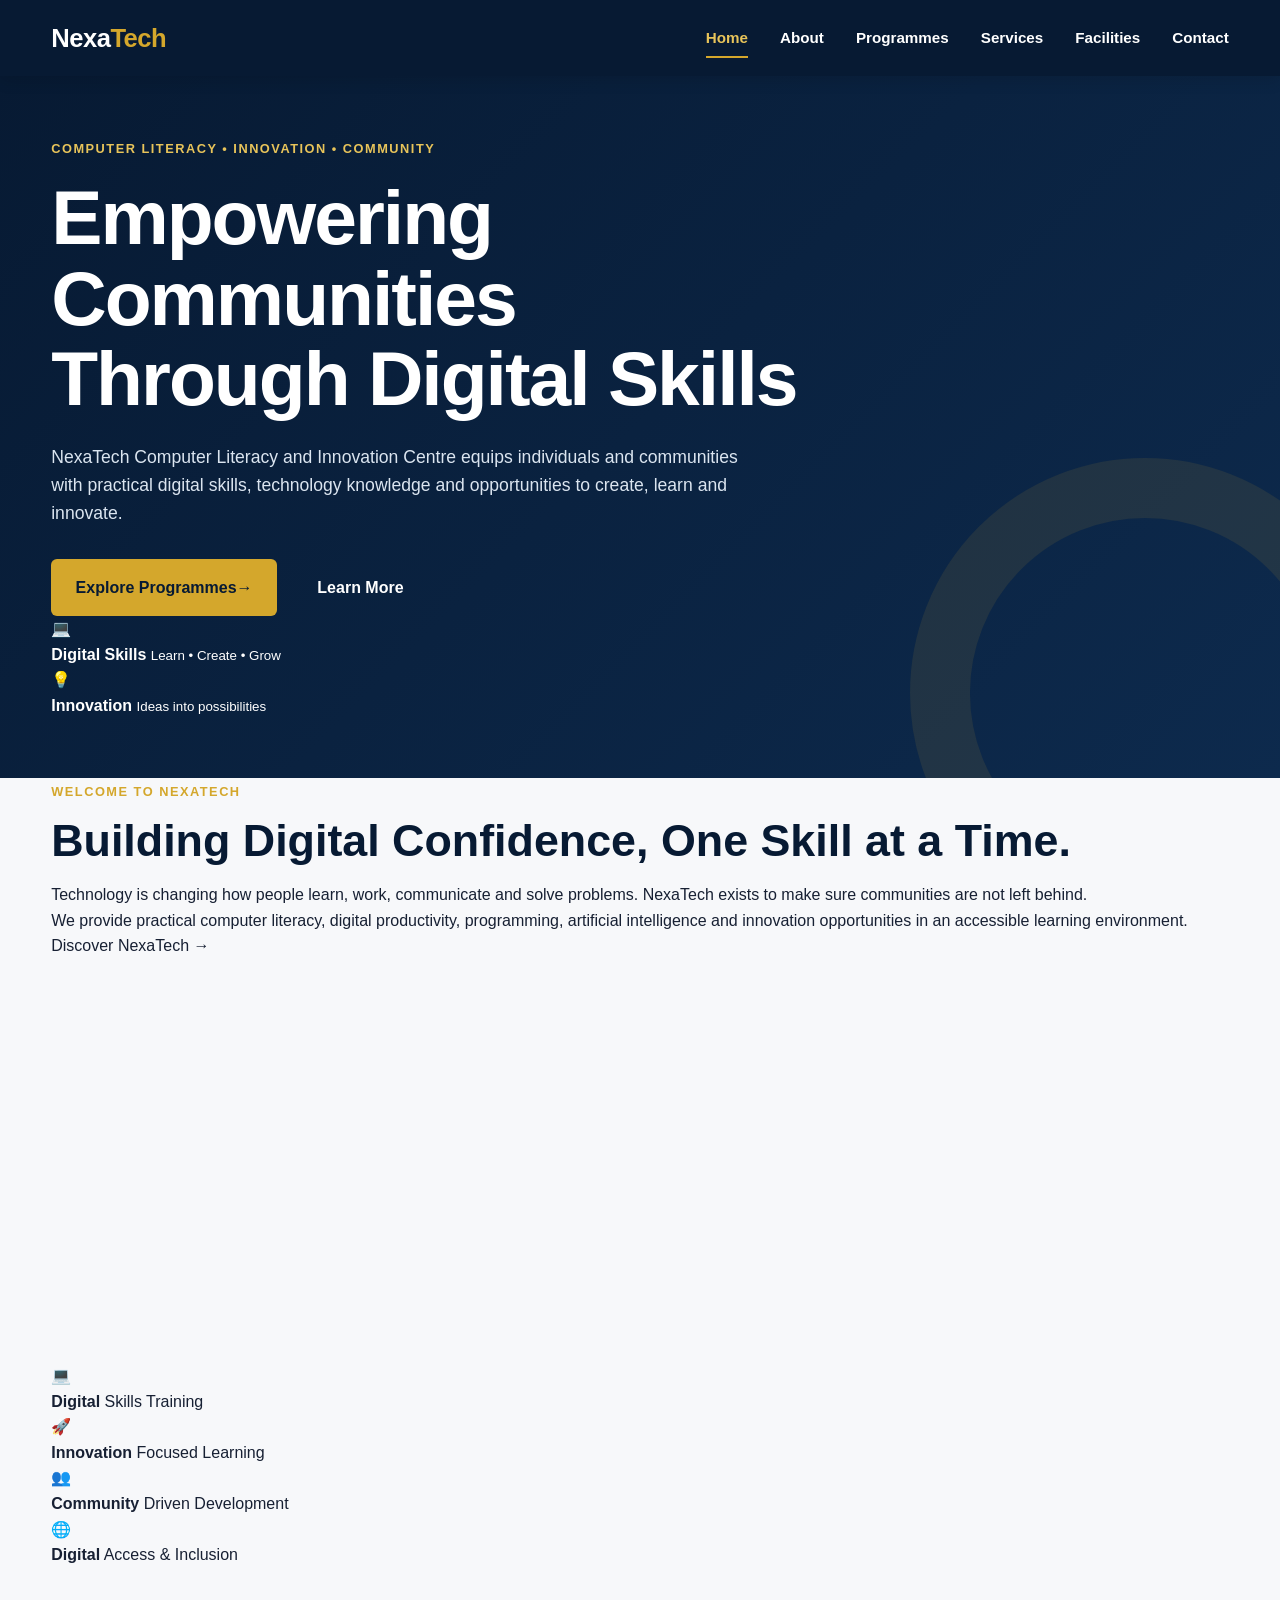
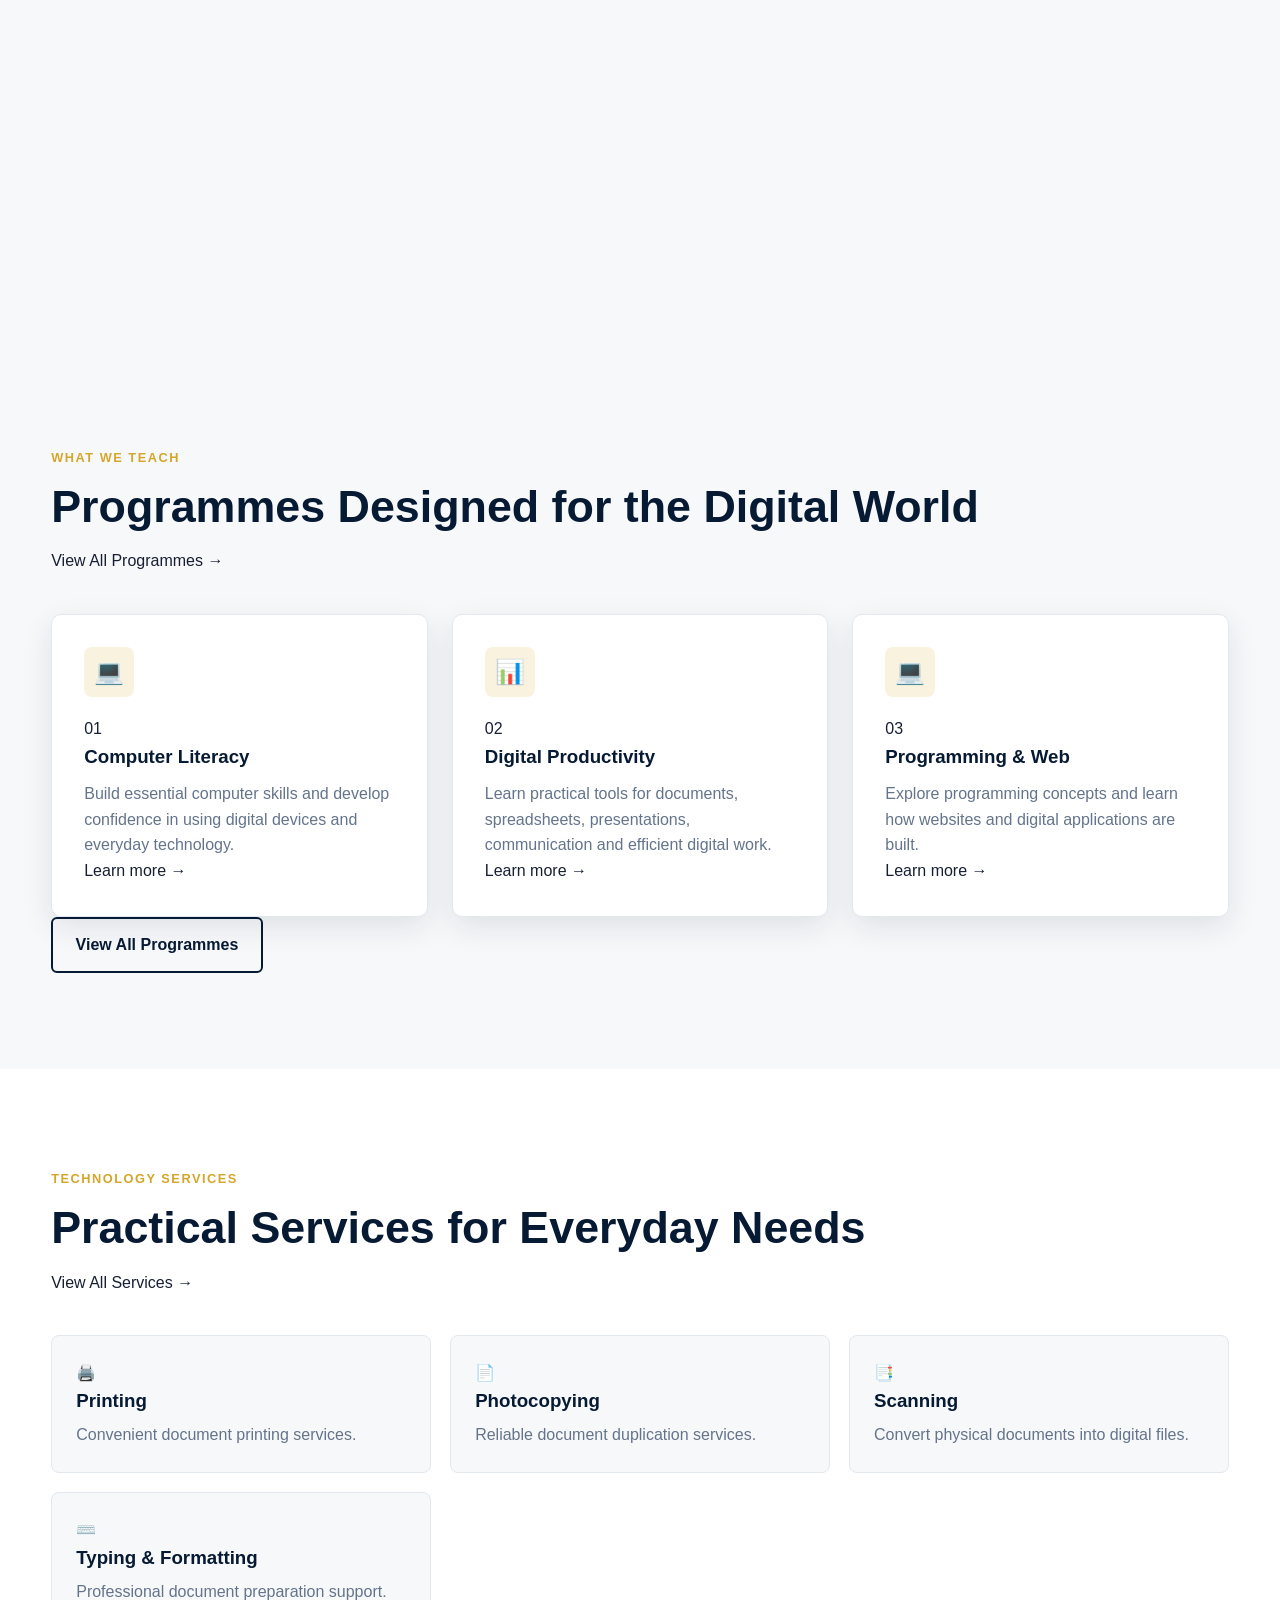
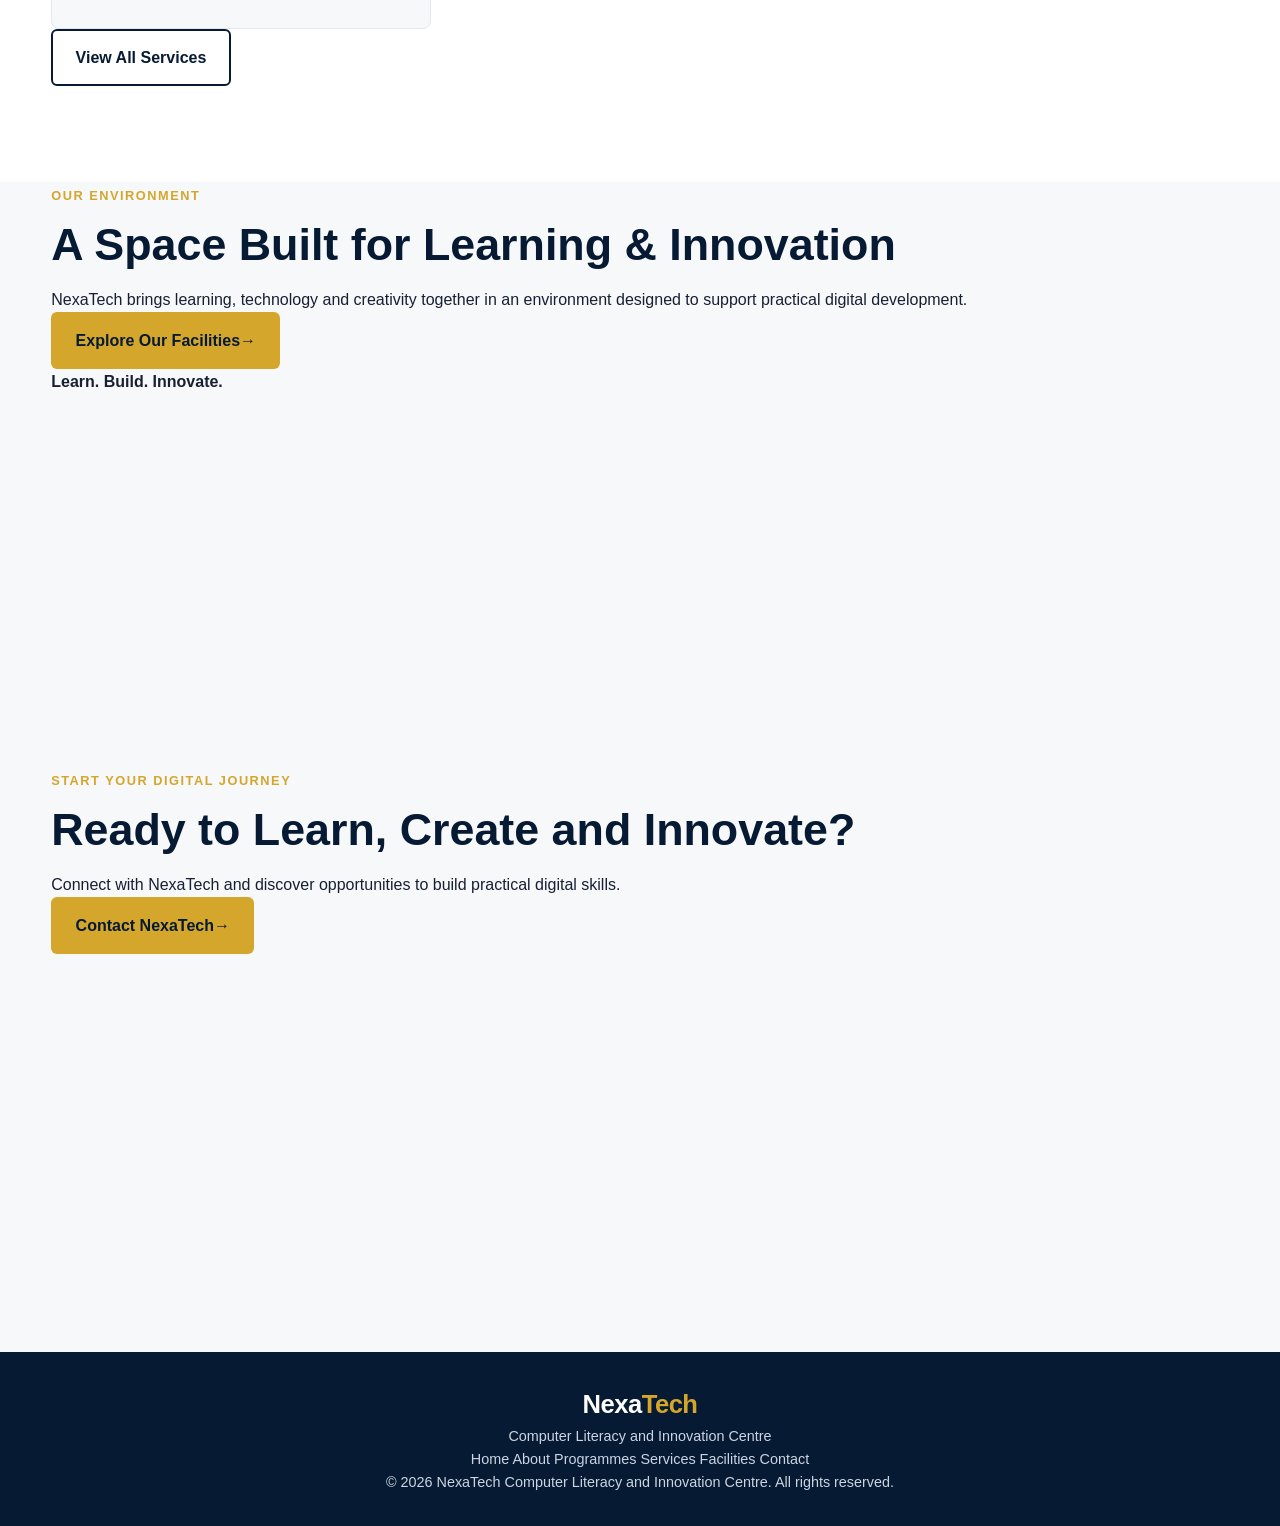
==== commit b321047a: "Update index.html" ====
--- a/index.html
+++ b/index.html
@@ -1,248 +1,764 @@
-```html
 <!DOCTYPE html>
 <html lang="en">
-
 <head>
     <meta charset="UTF-8">
     <meta name="viewport" content="width=device-width, initial-scale=1.0">
 
-    <meta name="description"
-        content="NexaTech Computer Literacy and Innovation Centre provides accessible digital skills training, ICT services, programming, artificial intelligence and robotics education.">
-
     <title>NexaTech | Computer Literacy & Innovation Centre</title>
+
+    <meta
+        name="description"
+        content="NexaTech Computer Literacy and Innovation Centre empowers communities through digital skills, technology education, innovation and accessible computer services."
+    >
 
     <link rel="stylesheet" href="style.css">
 </head>
 
 <body>
 
-    <!-- HEADER / NAVIGATION -->
-    <header>
-
-        <div class="logo">
-            <span>Nexa</span><strong>Tech</strong>
+    <!-- ================= HEADER ================= -->
+
+    <header class="site-header">
+
+        <div class="header-container">
+
+            <a href="index.html" class="logo">
+                <span>Nexa</span><strong>Tech</strong>
+            </a>
+
+            <nav id="navigation" aria-label="Main navigation">
+
+                <a href="index.html" class="active">Home</a>
+
+                <a href="about.html">About</a>
+
+                <a href="programmes.html">Programmes</a>
+
+                <a href="services.html">Services</a>
+
+                <a href="facilities.html">Facilities</a>
+
+                <a href="contact.html">Contact</a>
+
+            </nav>
+
+            <button
+                id="menu-button"
+                type="button"
+                aria-label="Open navigation menu"
+                aria-expanded="false"
+            >
+                ☰
+            </button>
+
         </div>
 
-        <nav id="navigation">
-            <a href="index.html" class="active">Home</a>
-            <a href="about.html">About</a>
-            <a href="programmes.html">Programmes</a>
-            <a href="services.html">Services</a>
-            <a href="facilities.html">Facilities</a>
-            <a href="contact.html">Contact</a>
-        </nav>
-
-        <button id="menu-button" aria-label="Open navigation menu">
-            ☰
-        </button>
-
     </header>
 
 
-    <!-- MAIN CONTENT -->
+    <!-- ================= MAIN ================= -->
+
     <main>
 
-        <!-- HERO -->
-        <section class="hero" id="home">
-
-            <div class="hero-content">
-
-                <p class="hero-label">
-                    COMPUTER LITERACY • INNOVATION • DIGITAL EMPOWERMENT
+
+        <!-- ================= HERO ================= -->
+
+        <section class="hero">
+
+            <div class="hero-background-shape shape-one"></div>
+            <div class="hero-background-shape shape-two"></div>
+
+            <div class="container hero-container">
+
+                <div class="hero-content">
+
+                    <span class="section-label">
+                        COMPUTER LITERACY • INNOVATION • COMMUNITY
+                    </span>
+
+                    <h1>
+                        Empowering Communities
+                        <span>Through Digital Skills</span>
+                    </h1>
+
+                    <p>
+                        NexaTech Computer Literacy and Innovation Centre
+                        equips individuals and communities with practical
+                        digital skills, technology knowledge and opportunities
+                        to create, learn and innovate.
+                    </p>
+
+                    <div class="hero-buttons">
+
+                        <a
+                            href="programmes.html"
+                            class="btn btn-primary"
+                        >
+                            Explore Programmes
+                            <span class="btn-arrow">→</span>
+                        </a>
+
+                        <a
+                            href="about.html"
+                            class="btn btn-outline-light"
+                        >
+                            Learn More
+                        </a>
+
+                    </div>
+
+                </div>
+
+
+                <!-- HERO VISUAL -->
+
+                <div class="hero-visual">
+
+                    <div class="tech-orbit orbit-one"></div>
+                    <div class="tech-orbit orbit-two"></div>
+
+                    <div class="hero-device">
+
+                        <div class="device-top">
+
+                            <span class="device-dot"></span>
+                            <span class="device-dot"></span>
+                            <span class="device-dot"></span>
+
+                        </div>
+
+                        <div class="device-screen">
+
+                            <div class="screen-header">
+                                <span></span>
+                                <span></span>
+                                <span></span>
+                            </div>
+
+                            <div class="screen-content">
+
+                                <div class="screen-line large"></div>
+                                <div class="screen-line"></div>
+                                <div class="screen-line short"></div>
+
+                                <div class="screen-cards">
+
+                                    <div></div>
+                                    <div></div>
+                                    <div></div>
+
+                                </div>
+
+                            </div>
+
+                        </div>
+
+                    </div>
+
+
+                    <div class="floating-card card-top">
+
+                        <span class="floating-icon">💻</span>
+
+                        <div>
+                            <strong>Digital Skills</strong>
+                            <small>Learn • Create • Grow</small>
+                        </div>
+
+                    </div>
+
+
+                    <div class="floating-card card-bottom">
+
+                        <span class="floating-icon">💡</span>
+
+                        <div>
+                            <strong>Innovation</strong>
+                            <small>Ideas into possibilities</small>
+                        </div>
+
+                    </div>
+
+                </div>
+
+            </div>
+
+        </section>
+
+
+        <!-- ================= INTRO ================= -->
+
+        <section class="intro-section">
+
+            <div class="container">
+
+                <div class="intro-grid">
+
+                    <div class="intro-heading">
+
+                        <span class="section-label">
+                            WELCOME TO NEXATECH
+                        </span>
+
+                        <h2>
+                            Building Digital Confidence,
+                            One Skill at a Time.
+                        </h2>
+
+                    </div>
+
+                    <div class="intro-text">
+
+                        <p>
+                            Technology is changing how people learn, work,
+                            communicate and solve problems. NexaTech exists
+                            to make sure communities are not left behind.
+                        </p>
+
+                        <p>
+                            We provide practical computer literacy,
+                            digital productivity, programming, artificial
+                            intelligence and innovation opportunities in
+                            an accessible learning environment.
+                        </p>
+
+                        <a
+                            href="about.html"
+                            class="text-link"
+                        >
+                            Discover NexaTech
+                            <span>→</span>
+                        </a>
+
+                    </div>
+
+                </div>
+
+            </div>
+
+        </section>
+
+
+        <!-- ================= STATS ================= -->
+
+        <section class="stats-section">
+
+            <div class="container stats-grid">
+
+                <div class="stat-item">
+
+                    <div class="stat-icon">
+                        💻
+                    </div>
+
+                    <div>
+                        <strong>Digital</strong>
+                        <span>Skills Training</span>
+                    </div>
+
+                </div>
+
+
+                <div class="stat-item">
+
+                    <div class="stat-icon">
+                        🚀
+                    </div>
+
+                    <div>
+                        <strong>Innovation</strong>
+                        <span>Focused Learning</span>
+                    </div>
+
+                </div>
+
+
+                <div class="stat-item">
+
+                    <div class="stat-icon">
+                        👥
+                    </div>
+
+                    <div>
+                        <strong>Community</strong>
+                        <span>Driven Development</span>
+                    </div>
+
+                </div>
+
+
+                <div class="stat-item">
+
+                    <div class="stat-icon">
+                        🌐
+                    </div>
+
+                    <div>
+                        <strong>Digital</strong>
+                        <span>Access & Inclusion</span>
+                    </div>
+
+                </div>
+
+            </div>
+
+        </section>
+
+
+        <!-- ================= PROGRAMMES ================= -->
+
+        <section class="programmes-section">
+
+            <div class="container">
+
+                <div class="section-heading">
+
+                    <div>
+
+                        <span class="section-label">
+                            WHAT WE TEACH
+                        </span>
+
+                        <h2>
+                            Programmes Designed for the Digital World
+                        </h2>
+
+                    </div>
+
+                    <a
+                        href="programmes.html"
+                        class="text-link desktop-link"
+                    >
+                        View All Programmes
+                        <span>→</span>
+                    </a>
+
+                </div>
+
+
+                <div class="programmes-grid">
+
+
+                    <!-- PROGRAMME 1 -->
+
+                    <article class="programme-card">
+
+                        <div class="programme-icon">
+                            💻
+                        </div>
+
+                        <span class="card-number">
+                            01
+                        </span>
+
+                        <h3>
+                            Computer Literacy
+                        </h3>
+
+                        <p>
+                            Build essential computer skills and develop
+                            confidence in using digital devices and
+                            everyday technology.
+                        </p>
+
+                        <a href="programmes.html">
+                            Learn more →
+                        </a>
+
+                    </article>
+
+
+                    <!-- PROGRAMME 2 -->
+
+                    <article class="programme-card">
+
+                        <div class="programme-icon">
+                            📊
+                        </div>
+
+                        <span class="card-number">
+                            02
+                        </span>
+
+                        <h3>
+                            Digital Productivity
+                        </h3>
+
+                        <p>
+                            Learn practical tools for documents,
+                            spreadsheets, presentations, communication
+                            and efficient digital work.
+                        </p>
+
+                        <a href="programmes.html">
+                            Learn more →
+                        </a>
+
+                    </article>
+
+
+                    <!-- PROGRAMME 3 -->
+
+                    <article class="programme-card">
+
+                        <div class="programme-icon">
+                            💻
+                        </div>
+
+                        <span class="card-number">
+                            03
+                        </span>
+
+                        <h3>
+                            Programming & Web
+                        </h3>
+
+                        <p>
+                            Explore programming concepts and learn how
+                            websites and digital applications are built.
+                        </p>
+
+                        <a href="programmes.html">
+                            Learn more →
+                        </a>
+
+                    </article>
+
+                </div>
+
+
+                <div class="mobile-section-link">
+
+                    <a
+                        href="programmes.html"
+                        class="btn btn-secondary"
+                    >
+                        View All Programmes
+                    </a>
+
+                </div>
+
+            </div>
+
+        </section>
+
+
+        <!-- ================= SERVICES ================= -->
+
+        <section class="services-section">
+
+            <div class="container">
+
+                <div class="section-heading">
+
+                    <div>
+
+                        <span class="section-label">
+                            TECHNOLOGY SERVICES
+                        </span>
+
+                        <h2>
+                            Practical Services for Everyday Needs
+                        </h2>
+
+                    </div>
+
+                    <a
+                        href="services.html"
+                        class="text-link desktop-link"
+                    >
+                        View All Services
+                        <span>→</span>
+                    </a>
+
+                </div>
+
+
+                <div class="services-grid">
+
+
+                    <div class="service-item">
+
+                        <div class="service-icon">
+                            🖨️
+                        </div>
+
+                        <div>
+
+                            <h3>
+                                Printing
+                            </h3>
+
+                            <p>
+                                Convenient document printing services.
+                            </p>
+
+                        </div>
+
+                    </div>
+
+
+                    <div class="service-item">
+
+                        <div class="service-icon">
+                            📄
+                        </div>
+
+                        <div>
+
+                            <h3>
+                                Photocopying
+                            </h3>
+
+                            <p>
+                                Reliable document duplication services.
+                            </p>
+
+                        </div>
+
+                    </div>
+
+
+                    <div class="service-item">
+
+                        <div class="service-icon">
+                            📑
+                        </div>
+
+                        <div>
+
+                            <h3>
+                                Scanning
+                            </h3>
+
+                            <p>
+                                Convert physical documents into digital files.
+                            </p>
+
+                        </div>
+
+                    </div>
+
+
+                    <div class="service-item">
+
+                        <div class="service-icon">
+                            ⌨️
+                        </div>
+
+                        <div>
+
+                            <h3>
+                                Typing & Formatting
+                            </h3>
+
+                            <p>
+                                Professional document preparation support.
+                            </p>
+
+                        </div>
+
+                    </div>
+
+                </div>
+
+
+                <div class="mobile-section-link">
+
+                    <a
+                        href="services.html"
+                        class="btn btn-secondary"
+                    >
+                        View All Services
+                    </a>
+
+                </div>
+
+            </div>
+
+        </section>
+
+
+        <!-- ================= FACILITIES ================= -->
+
+        <section class="facilities-preview">
+
+            <div class="container">
+
+                <div class="facility-preview-content">
+
+                    <div class="facility-preview-text">
+
+                        <span class="section-label">
+                            OUR ENVIRONMENT
+                        </span>
+
+                        <h2>
+                            A Space Built for Learning & Innovation
+                        </h2>
+
+                        <p>
+                            NexaTech brings learning, technology and
+                            creativity together in an environment designed
+                            to support practical digital development.
+                        </p>
+
+                        <a
+                            href="facilities.html"
+                            class="btn btn-primary"
+                        >
+                            Explore Our Facilities
+                            <span class="btn-arrow">→</span>
+                        </a>
+
+                    </div>
+
+
+                    <div class="facility-visual">
+
+                        <div class="facility-window">
+
+                            <div class="window-top">
+
+                                <span></span>
+                                <span></span>
+                                <span></span>
+
+                            </div>
+
+                            <div class="window-content">
+
+                                <div class="workspace-column">
+
+                                    <div class="workspace-monitor"></div>
+
+                                    <div class="workspace-desk"></div>
+
+                                </div>
+
+                                <div class="workspace-column">
+
+                                    <div class="workspace-monitor"></div>
+
+                                    <div class="workspace-desk"></div>
+
+                                </div>
+
+                            </div>
+
+                        </div>
+
+
+                        <div class="facility-badge">
+
+                            <strong>
+                                Learn.
+                            </strong>
+
+                            <strong>
+                                Build.
+                            </strong>
+
+                            <strong>
+                                Innovate.
+                            </strong>
+
+                        </div>
+
+                    </div>
+
+                </div>
+
+            </div>
+
+        </section>
+
+
+        <!-- ================= CTA ================= -->
+
+        <section class="cta-section">
+
+            <div class="container cta-content">
+
+                <div>
+
+                    <span class="section-label">
+                        START YOUR DIGITAL JOURNEY
+                    </span>
+
+                    <h2>
+                        Ready to Learn, Create and Innovate?
+                    </h2>
+
+                    <p>
+                        Connect with NexaTech and discover opportunities
+                        to build practical digital skills.
+                    </p>
+
+                </div>
+
+                <a
+                    href="contact.html"
+                    class="btn btn-primary"
+                >
+                    Contact NexaTech
+                    <span class="btn-arrow">→</span>
+                </a>
+
+            </div>
+
+        </section>
+
+    </main>
+
+
+    <!-- ================= FOOTER ================= -->
+
+    <footer class="site-footer">
+
+        <div class="container footer-content">
+
+            <div class="footer-brand">
+
+                <a href="index.html" class="logo">
+                    <span>Nexa</span><strong>Tech</strong>
+                </a>
+
+                <p>
+                    Computer Literacy and Innovation Centre
                 </p>
 
-                <h1>
-                    Empowering Communities
-                    <span>Through Digital Skills</span>
-                </h1>
-
-                <p class="hero-text">
-                    NexaTech Computer Literacy and Innovation Centre
-                    provides accessible digital training and practical
-                    technology skills for education, employment and
-                    entrepreneurship.
+            </div>
+
+
+            <div class="footer-links">
+
+                <a href="index.html">Home</a>
+
+                <a href="about.html">About</a>
+
+                <a href="programmes.html">Programmes</a>
+
+                <a href="services.html">Services</a>
+
+                <a href="facilities.html">Facilities</a>
+
+                <a href="contact.html">Contact</a>
+
+            </div>
+
+
+            <div class="footer-bottom">
+
+                <p>
+                    © <span id="year"></span>
+                    NexaTech Computer Literacy and Innovation Centre.
+                    All rights reserved.
                 </p>
 
-                <div class="hero-buttons">
-
-                    <a href="programmes.html" class="button">
-                        Explore Programmes
-                    </a>
-
-                    <a href="about.html" class="button button-outline">
-                        Learn More
-                    </a>
-
-                </div>
-
-            </div>
-
-        </section>
-
-
-        <!-- INTRODUCTION -->
-        <section class="about">
-
-            <div class="section-heading">
-
-                <p class="section-label">
-                    WELCOME TO NEXATECH
-                </p>
-
-                <h2>
-                    Building Digital Confidence
-                    <span>for the Future</span>
-                </h2>
-
-            </div>
-
-            <div class="about-content">
-
-                <div class="about-text">
-
-                    <p>
-                        NexaTech is a community-based computer literacy
-                        and innovation centre designed to bridge the
-                        digital skills gap within rural communities.
-                    </p>
-
-                    <p>
-                        We provide practical training in computer
-                        literacy, digital productivity, programming,
-                        artificial intelligence and robotics while also
-                        offering essential ICT services to the community.
-                    </p>
-
-                    <a href="about.html" class="button">
-                        Discover NexaTech
-                    </a>
-
-                </div>
-
-            </div>
-
-        </section>
-
-
-        <!-- PROGRAMME PREVIEW -->
-        <section class="programmes">
-
-            <div class="section-heading">
-
-                <p class="section-label">
-                    WHAT WE TEACH
-                </p>
-
-                <h2>
-                    Learn Skills
-                    <span>That Matter</span>
-                </h2>
-
-                <p>
-                    Practical digital skills designed for education,
-                    employment and entrepreneurship.
-                </p>
-
-            </div>
-
-            <div class="programme-container">
-
-                <div class="programme-card">
-                    <h3>Computer Literacy</h3>
-                    <p>
-                        Build essential computer skills, internet
-                        knowledge, email communication and digital
-                        confidence.
-                    </p>
-                </div>
-
-                <div class="programme-card">
-                    <h3>Digital Productivity</h3>
-                    <p>
-                        Develop practical skills in Microsoft Office,
-                        Google Workspace, online research and digital
-                        communication.
-                    </p>
-                </div>
-
-                <div class="programme-card">
-                    <h3>Programming & Web</h3>
-                    <p>
-                        Learn the foundations of Python, HTML, CSS and
-                        JavaScript through practical projects.
-                    </p>
-                </div>
-
-            </div>
-
-            <div class="hero-buttons">
-
-                <a href="programmes.html" class="button">
-                    View All Programmes
-                </a>
-
-            </div>
-
-        </section>
-
-
-        <!-- SERVICES PREVIEW -->
-        <section class="services">
-
-            <div class="section-heading">
-
-                <p class="section-label">
-                    ICT SERVICES
-                </p>
-
-                <h2>
-                    Technology
-                    <span>Within Reach</span>
-                </h2>
-
-            </div>
-
-            <div class="service-list">
-
-                <div class="service-item">
-                    <h3>Printing</h3>
-                </div>
-
-                <div class="service-item">
-                    <h3>Photocopying</h3>
-                </div>
-
-                <div class="service-item">
-                    <h3>Scanning</h3>
-                </div>
-
-                <div class="service-item">
-                    <h3>Internet Access</h3>
-                </div>
-
-            </div>
-
-            <div class="hero-buttons">
-
-                <a href="services.html" class="button">
-                    View All Services
-                </a>
-
-            </div>
-
-        </section>
-
-    </main>
-
-
-    <!-- FOOTER -->
-    <footer>
-
-        <p>
-            © <span id="year"></span>
-            NexaTech Computer Literacy and Innovation Centre.
-            All rights reserved.
-        </p>
+            </div>
+
+        </div>
 
     </footer>
 
@@ -250,6 +766,4 @@
     <script src="script.js"></script>
 
 </body>
-
 </html>
-```
--- a/style.css
+++ b/style.css
@@ -1,34 +1,6 @@
-/* ========================================
-   NEXATECH LITERACY CENTRE
-   MAIN STYLESHEET
-   ======================================== */
-
-
-/* ========================================
-   1. COLOR VARIABLES
-   ======================================== */
-
-:root {
-    --navy: #0B1F3A;
-    --deep-blue: #12345B;
-    --dark-navy: #07162A;
-
-    --gold: #D8AD35;
-    --dark-gold: #A6811E;
-
-    --white: #FFFFFF;
-    --light-bg: #F4F6F8;
-
-    --text: #172121;
-    --muted: #596565;
-
-    --border: #DFE5E3;
-}
-
-
-/* ========================================
-   2. GENERAL SETTINGS
-   ======================================== */
+/* ==========================================
+   GLOBAL RESET
+========================================== */
 
 * {
     margin: 0;
@@ -41,59 +13,101 @@
 }
 
 body {
-    font-family: "Segoe UI", Arial, sans-serif;
-
+    font-family: Arial, Helvetica, sans-serif;
+    background: var(--off-white);
+    color: var(--text-dark);
     line-height: 1.6;
-
-    color: var(--text);
-
-    background-color: var(--light-bg);
+}
+
+img {
+    max-width: 100%;
+    display: block;
 }
 
 a {
     text-decoration: none;
-}
-
-section {
-    padding: 90px 8%;
-}
-
-
-/* ========================================
-   3. HEADER / NAVIGATION
-   ======================================== */
-
-header {
+    color: inherit;
+}
+
+button,
+input,
+textarea {
+    font: inherit;
+}
+
+
+/* ==========================================
+   VARIABLES
+========================================== */
+
+:root {
+
+    --navy: #071a33;
+    --navy-light: #0d2a4d;
+    --navy-lighter: #123b68;
+
+    --gold: #d4a72c;
+    --gold-light: #e8c45a;
+
+    --white: #ffffff;
+    --off-white: #f7f8fa;
+
+    --text-dark: #172033;
+    --text-light: #64748b;
+
+    --border: #e2e8f0;
+
+    --shadow:
+        0 10px 30px rgba(7, 26, 51, 0.10);
+
+    --max-width: 1200px;
+}
+
+
+/* ==========================================
+   GENERAL CONTAINERS
+========================================== */
+
+.container {
+    width: min(92%, var(--max-width));
+    margin: 0 auto;
+}
+
+
+/* ==========================================
+   HEADER
+========================================== */
+
+.site-header {
     position: sticky;
-
     top: 0;
-
     z-index: 1000;
 
+    background: var(--navy);
+
+    box-shadow:
+        0 4px 15px rgba(0, 0, 0, 0.12);
+}
+
+.header-container {
+    width: min(92%, var(--max-width));
+    min-height: 76px;
+    margin: 0 auto;
+
     display: flex;
-
+    align-items: center;
     justify-content: space-between;
 
-    align-items: center;
-
-    padding: 20px 8%;
-
-    background-color: var(--navy);
-
-    box-shadow: 0 2px 12px rgba(0, 0, 0, 0.15);
-}
-
-
-/* Logo */
+    position: relative;
+}
+
+
+/* LOGO */
 
 .logo {
-    font-size: 28px;
-
-    font-weight: 700;
-
-    letter-spacing: 0.5px;
-
-    color: var(--white);
+    font-size: 1.6rem;
+    font-weight: 800;
+    letter-spacing: -0.5px;
 }
 
 .logo span {
@@ -105,624 +119,779 @@
 }
 
 
-/* Navigation */
-
-nav {
+/* NAVIGATION */
+
+#navigation {
     display: flex;
-
     align-items: center;
-
-    gap: 28px;
-}
-
-nav a {
+    gap: 2rem;
+}
+
+#navigation a {
     color: var(--white);
-
-    font-size: 15px;
-
-    font-weight: 500;
-
-    transition: color 0.3s ease;
-}
-
-nav a:hover {
-    color: var(--gold);
-}
-
-
-/* Mobile menu button */
+    font-size: 0.95rem;
+    font-weight: 600;
+
+    padding: 0.5rem 0;
+
+    position: relative;
+
+    transition:
+        color 0.25s ease;
+}
+
+#navigation a::after {
+    content: "";
+
+    position: absolute;
+
+    left: 0;
+    bottom: 0;
+
+    width: 0;
+    height: 2px;
+
+    background: var(--gold);
+
+    transition:
+        width 0.25s ease;
+}
+
+#navigation a:hover,
+#navigation a.active {
+    color: var(--gold-light);
+}
+
+#navigation a:hover::after,
+#navigation a.active::after {
+    width: 100%;
+}
+
+
+/* MOBILE MENU BUTTON */
 
 #menu-button {
     display: none;
 
+    background: transparent;
     border: none;
 
-    background: none;
-
     color: var(--white);
 
-    font-size: 28px;
+    font-size: 1.7rem;
 
     cursor: pointer;
 }
 
 
-/* ========================================
-   4. HERO SECTION
-   ======================================== */
+/* ==========================================
+   HERO
+========================================== */
 
 .hero {
-    min-height: 88vh;
+    min-height: 78vh;
 
     display: flex;
-
     align-items: center;
-
-    justify-content: center;
-
-    text-align: center;
-
-    padding: 100px 8%;
 
     background:
         linear-gradient(
-            rgba(11, 31, 58, 0.96),
-            rgba(18, 52, 91, 0.96)
+            135deg,
+            var(--navy),
+            var(--navy-light)
         );
+
+    color: var(--white);
+
+    position: relative;
+    overflow: hidden;
+}
+
+.hero::after {
+    content: "";
+
+    position: absolute;
+
+    width: 350px;
+    height: 350px;
+
+    right: -100px;
+    bottom: -150px;
+
+    border-radius: 50%;
+
+    border: 60px solid rgba(212, 167, 44, 0.10);
 }
 
 .hero-content {
-    max-width: 900px;
-}
-
-
-/* Small label above heading */
-
-.hero-label {
-    margin-bottom: 20px;
+    max-width: 780px;
+    position: relative;
+    z-index: 2;
+}
+
+.hero .section-label {
+    color: var(--gold-light);
+}
+
+.hero h1 {
+    font-size: clamp(2.5rem, 6vw, 4.8rem);
+
+    line-height: 1.05;
+
+    margin: 1rem 0 1.5rem;
+
+    letter-spacing: -2px;
+}
+
+.hero p {
+    max-width: 700px;
+
+    color: #dbe5f0;
+
+    font-size: 1.1rem;
+}
+
+
+/* ==========================================
+   PAGE HERO
+========================================== */
+
+.page-hero {
+    padding: 7rem 0;
+
+    background:
+        linear-gradient(
+            135deg,
+            var(--navy),
+            var(--navy-light)
+        );
+
+    color: var(--white);
+
+    position: relative;
+    overflow: hidden;
+}
+
+.page-hero::after {
+    content: "";
+
+    position: absolute;
+
+    width: 300px;
+    height: 300px;
+
+    right: -100px;
+    top: -130px;
+
+    border-radius: 50%;
+
+    border: 50px solid rgba(212, 167, 44, 0.10);
+}
+
+.page-hero .container {
+    position: relative;
+    z-index: 2;
+}
+
+.page-hero h1 {
+    font-size: clamp(2.3rem, 5vw, 4rem);
+
+    line-height: 1.1;
+
+    margin: 0.8rem 0 1rem;
+}
+
+.page-hero p {
+    max-width: 720px;
+
+    color: #dbe5f0;
+
+    font-size: 1.05rem;
+}
+
+
+/* ==========================================
+   SECTION LABEL
+========================================== */
+
+.section-label {
+    display: inline-block;
 
     color: var(--gold);
 
-    font-size: 13px;
+    font-size: 0.8rem;
+
+    font-weight: 800;
+
+    letter-spacing: 1.5px;
+}
+
+
+/* ==========================================
+   HEADINGS
+========================================== */
+
+section h2 {
+    font-size: clamp(1.9rem, 4vw, 2.8rem);
+
+    line-height: 1.15;
+
+    margin: 0.7rem 0 1rem;
+
+    color: var(--navy);
+}
+
+section h3 {
+    color: var(--navy);
+}
+
+
+/* ==========================================
+   BUTTONS
+========================================== */
+
+.btn {
+    display: inline-flex;
+
+    align-items: center;
+    justify-content: center;
+
+    padding: 0.85rem 1.4rem;
+
+    border-radius: 6px;
 
     font-weight: 700;
 
-    letter-spacing: 2px;
-}
-
-
-/* Main heading */
-
-.hero h1 {
+    border: 2px solid transparent;
+
+    cursor: pointer;
+
+    transition:
+        transform 0.2s ease,
+        background 0.2s ease,
+        color 0.2s ease,
+        border-color 0.2s ease;
+}
+
+.btn:hover {
+    transform: translateY(-2px);
+}
+
+.btn-primary {
+    background: var(--gold);
+    color: var(--navy);
+}
+
+.btn-primary:hover {
+    background: var(--gold-light);
+}
+
+.btn-secondary {
+    background: transparent;
+
+    color: var(--navy);
+
+    border-color: var(--navy);
+}
+
+.btn-secondary:hover {
+    background: var(--navy);
     color: var(--white);
-
-    font-size: clamp(42px, 6vw, 72px);
-
-    line-height: 1.1;
-
-    margin-bottom: 25px;
-}
-
-.hero h1 span {
-    display: block;
-
-    color: var(--gold);
-}
-
-
-/* Hero paragraph */
-
-.hero-text {
-    max-width: 750px;
-
-    margin: 0 auto 35px;
-
-    color: #E5EEEE;
-
-    font-size: 19px;
-}
-
-
-/* ========================================
-   5. BUTTONS
-   ======================================== */
+}
 
 .hero-buttons {
     display: flex;
-
+    flex-wrap: wrap;
+    gap: 1rem;
+
+    margin-top: 2rem;
+}
+
+
+/* ==========================================
+   ABOUT
+========================================== */
+
+.about-section {
+    padding: 6rem 0;
+
+    background: var(--white);
+}
+
+.about-grid {
+    display: grid;
+
+    grid-template-columns:
+        1.1fr
+        0.9fr;
+
+    gap: 4rem;
+
+    align-items: center;
+}
+
+.about-text p {
+    color: var(--text-light);
+
+    margin-bottom: 1rem;
+}
+
+.vision-mission {
+    display: grid;
+
+    gap: 1.2rem;
+}
+
+.info-card {
+    padding: 2rem;
+
+    background: var(--off-white);
+
+    border-left: 4px solid var(--gold);
+
+    border-radius: 8px;
+
+    box-shadow: var(--shadow);
+}
+
+.info-card h3 {
+    margin-bottom: 0.6rem;
+}
+
+.info-card p {
+    color: var(--text-light);
+}
+
+
+/* ==========================================
+   PROGRAMMES
+========================================== */
+
+.programmes-section {
+    padding: 6rem 0;
+}
+
+.programmes-grid {
+    display: grid;
+
+    grid-template-columns:
+        repeat(3, 1fr);
+
+    gap: 1.5rem;
+
+    margin-top: 2.5rem;
+}
+
+.programme-card {
+    background: var(--white);
+
+    padding: 2rem;
+
+    border-radius: 10px;
+
+    border: 1px solid var(--border);
+
+    box-shadow: var(--shadow);
+
+    transition:
+        transform 0.25s ease,
+        box-shadow 0.25s ease;
+}
+
+.programme-card:hover {
+    transform: translateY(-5px);
+
+    box-shadow:
+        0 15px 35px rgba(7, 26, 51, 0.14);
+}
+
+.programme-icon {
+    width: 50px;
+    height: 50px;
+
+    display: flex;
+    align-items: center;
     justify-content: center;
 
-    gap: 15px;
-
-    flex-wrap: wrap;
-}
-
-.button {
-    display: inline-block;
-
-    padding: 14px 28px;
-
-    border-radius: 5px;
-
-    background-color: var(--gold);
+    background: rgba(212, 167, 44, 0.15);
+
+    color: var(--gold);
+
+    border-radius: 8px;
+
+    font-size: 1.5rem;
+
+    margin-bottom: 1.2rem;
+}
+
+.programme-card p {
+    color: var(--text-light);
+
+    margin-top: 0.6rem;
+}
+
+
+/* ==========================================
+   SERVICES
+========================================== */
+
+.services-section {
+    padding: 6rem 0;
+
+    background: var(--white);
+}
+
+.services-grid {
+    display: grid;
+
+    grid-template-columns:
+        repeat(3, 1fr);
+
+    gap: 1.2rem;
+
+    margin-top: 2.5rem;
+}
+
+.service-item {
+    padding: 1.5rem;
+
+    border: 1px solid var(--border);
+
+    border-radius: 8px;
+
+    background: var(--off-white);
+
+    transition:
+        transform 0.2s ease,
+        border-color 0.2s ease;
+}
+
+.service-item:hover {
+    transform: translateY(-3px);
+
+    border-color: var(--gold);
+}
+
+.service-item h3 {
+    margin-bottom: 0.4rem;
+}
+
+.service-item p {
+    color: var(--text-light);
+}
+
+
+/* ==========================================
+   FACILITIES
+========================================== */
+
+.facilities-section {
+    padding: 6rem 0;
+}
+
+.facilities-grid {
+    display: grid;
+
+    grid-template-columns:
+        repeat(2, 1fr);
+
+    gap: 1.5rem;
+
+    margin-top: 2.5rem;
+}
+
+.facility-card {
+    padding: 2.2rem;
+
+    background: var(--white);
+
+    border-radius: 10px;
+
+    border: 1px solid var(--border);
+
+    box-shadow: var(--shadow);
+}
+
+.facility-card p {
+    color: var(--text-light);
+
+    margin-top: 0.6rem;
+}
+
+
+/* ==========================================
+   CONTACT
+========================================== */
+
+.contact-section {
+    padding: 6rem 0;
+
+    background: var(--off-white);
+}
+
+.contact-content {
+    display: grid;
+
+    grid-template-columns:
+        0.9fr
+        1.1fr;
+
+    gap: 4rem;
+
+    align-items: start;
+}
+
+.contact-information > p {
+    color: var(--text-light);
+
+    margin-bottom: 2rem;
+}
+
+.contact-item {
+    display: flex;
+
+    gap: 1rem;
+
+    margin-top: 1.5rem;
+
+    padding: 1.2rem;
+
+    background: var(--white);
+
+    border-radius: 8px;
+
+    border: 1px solid var(--border);
+}
+
+.contact-icon {
+    flex-shrink: 0;
+
+    width: 46px;
+    height: 46px;
+
+    display: flex;
+    align-items: center;
+    justify-content: center;
+
+    background: rgba(212, 167, 44, 0.15);
+
+    border-radius: 8px;
+
+    font-size: 1.25rem;
+}
+
+.contact-item h3 {
+    margin-bottom: 0.25rem;
+}
+
+.contact-item p {
+    color: var(--text-light);
+}
+
+
+/* CONTACT FORM */
+
+.contact-form {
+    background: var(--white);
+
+    padding: 2.5rem;
+
+    border-radius: 10px;
+
+    box-shadow: var(--shadow);
+
+    border: 1px solid var(--border);
+}
+
+.form-heading {
+    margin-bottom: 2rem;
+}
+
+.form-heading p {
+    color: var(--text-light);
+}
+
+.form-group {
+    margin-bottom: 1.3rem;
+}
+
+.form-group label {
+    display: block;
+
+    margin-bottom: 0.5rem;
+
+    font-weight: 700;
 
     color: var(--navy);
-
-    font-weight: 700;
+}
+
+.form-group input,
+.form-group textarea {
+    width: 100%;
+
+    padding: 0.9rem 1rem;
+
+    border: 1px solid var(--border);
+
+    border-radius: 6px;
+
+    background: var(--off-white);
+
+    color: var(--text-dark);
+
+    outline: none;
 
     transition:
-        transform 0.3s ease,
-        background-color 0.3s ease,
-        color 0.3s ease;
-}
-
-.button:hover {
-    transform: translateY(-3px);
-
-    background-color: var(--white);
-
-    color: var(--navy);
-}
-
-
-/* Outline button */
-
-.button-outline {
-    background-color: transparent;
-
-    border: 2px solid var(--gold);
-
-    color: var(--white);
-}
-
-.button-outline:hover {
-    background-color: var(--gold);
-
-    color: var(--navy);
-}
-
-
-/* ========================================
-   6. SECTION HEADINGS
-   ======================================== */
-
-.section-heading {
-    max-width: 800px;
-
-    margin: 0 auto 50px;
+        border-color 0.2s ease,
+        box-shadow 0.2s ease;
+}
+
+.form-group input:focus,
+.form-group textarea:focus {
+    border-color: var(--gold);
+
+    box-shadow:
+        0 0 0 3px rgba(212, 167, 44, 0.15);
+}
+
+.form-group textarea {
+    resize: vertical;
+
+    min-height: 150px;
+}
+
+.contact-form .btn {
+    width: 100%;
+
+    margin-top: 0.5rem;
+}
+
+
+/* ==========================================
+   CONTACT BOTTOM
+========================================== */
+
+.contact-bottom {
+    padding: 2rem 0;
+
+    background: var(--white);
+}
+
+
+/* ==========================================
+   FOOTER
+========================================== */
+
+.site-footer {
+    padding: 2rem 0;
+
+    background: var(--navy);
+
+    color: #cbd5e1;
 
     text-align: center;
-}
-
-.section-label {
-    margin-bottom: 10px;
-
-    color: var(--dark-gold);
-
-    font-size: 13px;
-
-    font-weight: 700;
-
-    letter-spacing: 2px;
-}
-
-.section-heading h2 {
-    color: var(--navy);
-
-    font-size: clamp(32px, 4vw, 48px);
-
-    line-height: 1.15;
-
-    margin-bottom: 18px;
-}
-
-.section-heading h2 span {
-    color: var(--dark-gold);
-}
-
-.section-heading > p:last-child {
-    color: var(--muted);
-
-    font-size: 17px;
-}
-
-
-/* ========================================
-   7. ABOUT SECTION
-   ======================================== */
-
-.about {
-    background-color: var(--white);
-}
-
-.about-content {
-    max-width: 1100px;
-
-    margin: auto;
-
-    display: grid;
-
-    grid-template-columns: 1.2fr 1fr;
-
-    gap: 50px;
-
-    align-items: center;
-}
-
-
-/* About text */
-
-.about-text p {
-    margin-bottom: 20px;
-
-    color: #4D5A5A;
-
-    font-size: 17px;
-}
-
-
-/* Vision and Mission */
-
-.about-details {
-    display: flex;
-
-    flex-direction: column;
-
-    gap: 20px;
-}
-
-.about-detail {
-    padding: 25px 30px;
-
-    background-color: var(--light-bg);
-
-    border-left: 4px solid var(--gold);
-
-    border-radius: 5px;
-}
-
-.about-detail h3 {
-    margin-bottom: 10px;
-
-    color: var(--navy);
-
-    font-size: 21px;
-}
-
-.about-detail p {
-    color: var(--muted);
-
-    font-size: 15px;
-}
-
-
-/* ========================================
-   8. PROGRAMMES
-   ======================================== */
-
-.programmes {
-    background-color: var(--light-bg);
-}
-
-.programme-container {
-    max-width: 1200px;
-
-    margin: auto;
-
-    display: grid;
-
-    grid-template-columns: repeat(auto-fit, minmax(220px, 1fr));
-
-    gap: 25px;
-}
-
-.programme-card {
-    position: relative;
-
-    padding: 35px 28px;
-
-    background-color: var(--white);
-
-    border-radius: 8px;
-
-    border-top: 4px solid var(--gold);
-
-    box-shadow: 0 6px 20px rgba(0, 0, 0, 0.07);
-
-    transition:
-        transform 0.3s ease,
-        box-shadow 0.3s ease;
-}
-
-.programme-card:hover {
-    transform: translateY(-8px);
-
-    box-shadow: 0 12px 28px rgba(0, 0, 0, 0.12);
-}
-
-
-/* Programme title */
-
-.programme-card h3 {
-    margin-bottom: 15px;
-
-    color: var(--navy);
-
-    font-size: 21px;
-}
-
-.programme-card p {
-    color: #5B6666;
-
-    font-size: 15px;
-}
-
-
-/* ========================================
-   9. SERVICES
-   ======================================== */
-
-.services {
-    background-color: var(--white);
-}
-
-.service-list {
-    max-width: 900px;
-
-    margin: auto;
-
-    display: grid;
-
-    grid-template-columns: repeat(2, 1fr);
-
-    border-top: 1px solid var(--border);
-}
-
-.service-item {
-    display: flex;
-
-    align-items: center;
-
-    gap: 20px;
-
-    padding: 25px;
-
-    border-bottom: 1px solid var(--border);
-
-    transition: background-color 0.3s ease;
-}
-
-.service-item:hover {
-    background-color: var(--light-bg);
-}
-
-
-/* Service title */
-
-.service-item h3 {
-    color: var(--navy);
-
-    font-size: 18px;
-}
-
-
-/* ========================================
-   10. FACILITIES
-   ======================================== */
-
-.facilities {
-    background-color: var(--light-bg);
-}
-
-.facility-grid {
-    max-width: 1100px;
-
-    margin: auto;
-
-    display: grid;
-
-    grid-template-columns: repeat(2, 1fr);
-
-    gap: 25px;
-}
-
-.facility-card {
-    padding: 35px;
-
-    background-color: var(--navy);
-
-    border-radius: 7px;
-
-    border-bottom: 4px solid var(--gold);
-}
-
-.facility-card h3 {
-    margin-bottom: 12px;
-
-    color: var(--gold);
-
-    font-size: 22px;
-}
-
-.facility-card p {
-    color: #DCE6E5;
-}
-
-
-/* ========================================
-   11. CONTACT
-   ======================================== */
-
-.contact {
-    text-align: center;
-
-    background-color: var(--navy);
-
-    color: var(--white);
-}
-
-.contact .section-heading h2 {
-    color: var(--white);
-}
-
-.contact .section-heading h2 span {
-    color: var(--gold);
-}
-
-.contact .section-label {
-    color: var(--gold);
-}
-
-.contact > p {
-    margin-bottom: 8px;
-
-    color: #DCE6E5;
-
-    font-size: 17px;
-}
-
-.contact .button {
-    margin-top: 25px;
-}
-
-
-/* ========================================
-   12. FOOTER
-   ======================================== */
-
-footer {
-    padding: 25px 8%;
-
-    text-align: center;
-
-    background-color: var(--dark-navy);
-
-    color: #B9C7C6;
-
-    font-size: 14px;
-}
-
-
-/* ========================================
-   13. MOBILE RESPONSIVENESS
-   ======================================== */
-
-@media (max-width: 800px) {
-
-    header {
-        padding: 18px 6%;
-    }
-
-
-    /* Mobile menu */
+
+    font-size: 0.9rem;
+}
+
+
+/* ==========================================
+   GENERAL SECTION SPACING
+========================================== */
+
+main > section:not(.hero):not(.page-hero) {
+    min-height: 65vh;
+}
+
+
+/* ==========================================
+   RESPONSIVE DESIGN
+========================================== */
+
+@media (max-width: 950px) {
+
+    #navigation {
+        gap: 1.2rem;
+    }
+
+    .about-grid {
+        grid-template-columns: 1fr;
+
+        gap: 2.5rem;
+    }
+
+    .programmes-grid {
+        grid-template-columns:
+            repeat(2, 1fr);
+    }
+
+    .services-grid {
+        grid-template-columns:
+            repeat(2, 1fr);
+    }
+
+    .contact-content {
+        grid-template-columns: 1fr;
+
+        gap: 3rem;
+    }
+
+}
+
+
+/* ==========================================
+   TABLET / MOBILE NAVIGATION
+========================================== */
+
+@media (max-width: 750px) {
+
+    .header-container {
+        min-height: 68px;
+    }
 
     #menu-button {
         display: block;
     }
 
-    nav {
+    #navigation {
         display: none;
 
         position: absolute;
 
-        top: 100%;
-
+        top: 68px;
         left: 0;
-
+        right: 0;
+
+        padding: 1rem 5% 1.5rem;
+
+        background: var(--navy);
+
+        flex-direction: column;
+
+        align-items: flex-start;
+
+        gap: 0.4rem;
+
+        box-shadow:
+            0 10px 20px rgba(0, 0, 0, 0.15);
+    }
+
+    #navigation.show {
+        display: flex;
+    }
+
+    #navigation a {
         width: 100%;
 
-        flex-direction: column;
-
-        align-items: flex-start;
-
-        gap: 0;
-
-        padding: 15px 6%;
-
-        background-color: var(--navy);
-    }
-
-    nav.show {
-        display: flex;
-    }
-
-    nav a {
-        width: 100%;
-
-        padding: 12px 0;
-
-        border-bottom:
-            1px solid rgba(255, 255, 255, 0.1);
-    }
-
-
-    /* Hero */
+        padding: 0.75rem 0;
+    }
 
     .hero {
-        min-height: 80vh;
-
-        padding: 80px 6%;
+        min-height: 70vh;
     }
 
     .hero h1 {
-        font-size: 42px;
-    }
-
-    .hero-text {
-        font-size: 17px;
-    }
-
-
-    /* Sections */
-
-    section {
-        padding: 70px 6%;
-    }
-
-
-    /* About */
-
-    .about-content {
-        grid-template-columns: 1fr;
-
-        gap: 30px;
-    }
-
-
-    /* Services */
-
-    .service-list {
-        grid-template-columns: 1fr;
-    }
-
-
-    /* Facilities */
-
-    .facility-grid {
-        grid-template-columns: 1fr;
-    }
-
-}
-
-
-/* ========================================
-   14. SMALL PHONES
-   ======================================== */
-
-@media (max-width: 480px) {
-
-    .logo {
-        font-size: 23px;
-    }
-
-    .hero h1 {
-        font-size: 35px;
-    }
-
-    .hero-label {
-        font-size: 11px;
-
-        letter-spacing: 1.5px;
+        letter-spacing: -1px;
     }
 
     .hero-buttons {
@@ -731,13 +900,55 @@
         align-items: stretch;
     }
 
-    .button {
-        text-align: center;
-    }
-
-    .programme-card,
-    .facility-card {
-        padding: 28px 22px;
-    }
-
-}
+    .hero-buttons .btn {
+        width: 100%;
+    }
+
+    .programmes-grid,
+    .services-grid,
+    .facilities-grid {
+        grid-template-columns: 1fr;
+    }
+
+    .contact-form {
+        padding: 1.5rem;
+    }
+
+    .page-hero {
+        padding: 5rem 0;
+    }
+
+}
+
+
+/* ==========================================
+   SMALL MOBILE
+========================================== */
+
+@media (max-width: 450px) {
+
+    .logo {
+        font-size: 1.4rem;
+    }
+
+    .hero h1 {
+        font-size: 2.3rem;
+    }
+
+    .page-hero h1 {
+        font-size: 2.2rem;
+    }
+
+    section h2 {
+        font-size: 2rem;
+    }
+
+    .about-section,
+    .programmes-section,
+    .services-section,
+    .facilities-section,
+    .contact-section {
+        padding: 4rem 0;
+    }
+
+}
